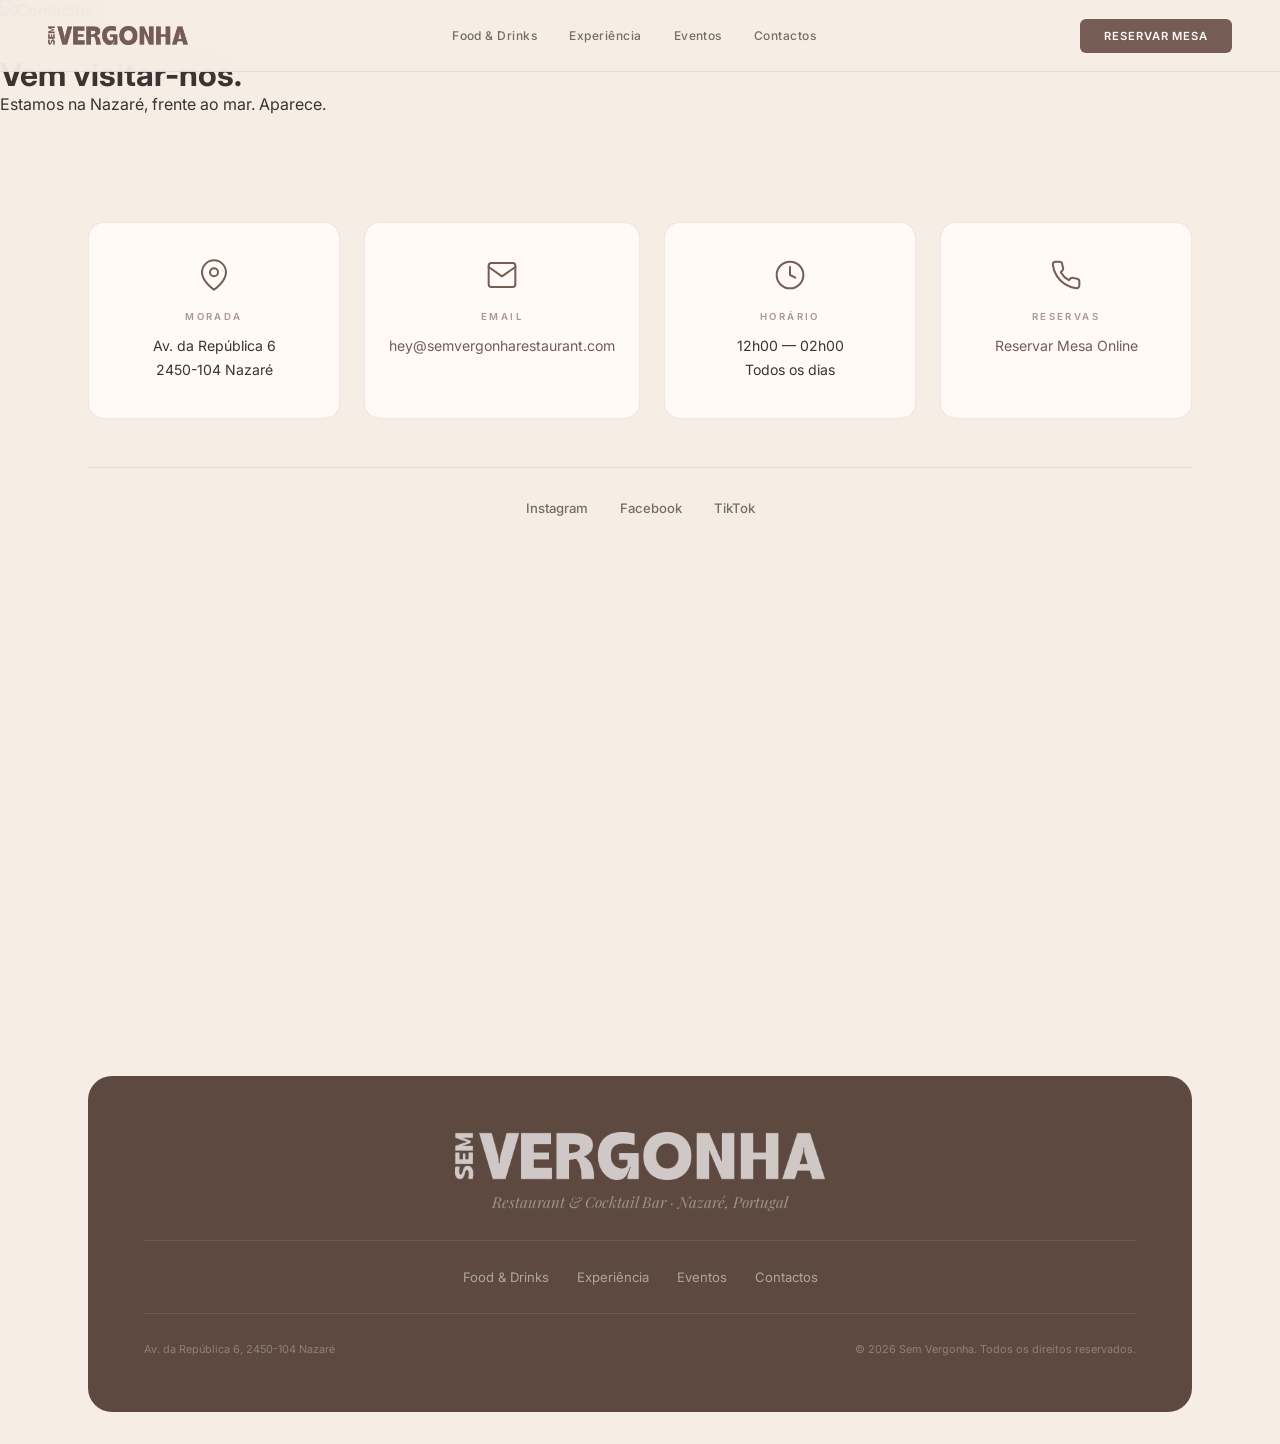
==== contactos/index.html @ 48633137 "all" ====
<!DOCTYPE html>
<html lang="pt">
<head>
  <meta charset="UTF-8">
  <meta name="viewport" content="width=device-width, initial-scale=1.0">
  <title>Contactos — Sem Vergonha | Nazaré</title>
  <meta name="description" content="Contactos do Sem Vergonha em Nazaré. Morada, horário, email e redes sociais.">
  <link rel="preconnect" href="https://fonts.googleapis.com">
  <link rel="preconnect" href="https://fonts.gstatic.com" crossorigin>
  <link href="https://fonts.googleapis.com/css2?family=Bebas+Neue&family=Inter:wght@300;400;500;600&family=Cormorant+Garamond:ital,wght@0,300;0,400;0,500;0,600;1,300;1,400;1,500&family=Playfair+Display:ital,wght@0,400;0,700;0,900;1,400;1,700&display=swap" rel="stylesheet">
  <link rel="stylesheet" href="../css/style.css">
  <script src="https://widget.letsumai.com/dist/embed.min.js" data-api-key="0bf29084-b7e0-4c90-8654-06c53f4949cb" data-widget-type="reservation"></script>
</head>
<body>

  <!-- NAV -->
  <nav class="nav" id="nav">
    <a href="/" class="nav__logo">
      <img src="../assets/semvergonha_logo.png" alt="Sem Vergonha" class="nav__logo-img">
    </a>
    <div class="nav__links">
      <a href="/food-drinks/">Food & Drinks</a>
      <a href="/experiencia/">Experiência</a>
      <a href="/eventos/">Eventos</a>
      <a href="/contactos/" class="nav__link--active">Contactos</a>
    </div>
    <a href="#" class="nav__cta umai-reserve" id="umai-reservation-button">Reservar Mesa</a>
    <button class="nav__burger" id="burger" aria-label="Menu">
      <span></span><span></span><span></span>
    </button>
  </nav>

  <!-- MOBILE MENU -->
  <div class="mob-menu" id="mobMenu">
    <div class="mob-menu__inner">
      <a href="/food-drinks/">Food & Drinks</a>
      <a href="/experiencia/">Experiência</a>
      <a href="/eventos/">Eventos</a>
      <a href="/contactos/">Contactos</a>
      <a href="#" class="mob-menu__cta umai-reserve">Reservar Mesa</a>
    </div>
  </div>

  <!-- PAGE HERO -->
  <header class="page-hero">
    <img src="https://images.unsplash.com/photo-1507525428034-b723cf961d3e?w=1600&q=80" alt="Contactos" class="page-hero__bg">
    <div class="page-hero__overlay"></div>
    <div class="page-hero__content">
      <span class="label label--light">Contactos</span>
      <h1>Vem visitar-nos.</h1>
      <p>Estamos na Nazaré, frente ao mar. Aparece.</p>
    </div>
  </header>

  <!-- CONTACTS -->
  <section class="section section--beige">
    <div class="wrap">
      <div class="contacts" data-r>
        <div class="contacts__grid">
          <div class="contacts__card">
            <div class="contacts__icon">
              <svg viewBox="0 0 24 24" fill="none" stroke="currentColor" stroke-width="1.5" stroke-linecap="round" stroke-linejoin="round"><path d="M21 10c0 7-9 13-9 13s-9-6-9-13a9 9 0 0 1 18 0z"/><circle cx="12" cy="10" r="3"/></svg>
            </div>
            <h3>Morada</h3>
            <p>Av. da República 6<br>2450-104 Nazaré</p>
          </div>
          <div class="contacts__card">
            <div class="contacts__icon">
              <svg viewBox="0 0 24 24" fill="none" stroke="currentColor" stroke-width="1.5" stroke-linecap="round" stroke-linejoin="round"><rect x="2" y="3" width="20" height="18" rx="2"/><polyline points="2,6 12,13 22,6"/></svg>
            </div>
            <h3>Email</h3>
            <p><a href="mailto:hey@semvergonharestaurant.com">hey@semvergonharestaurant.com</a></p>
          </div>
          <div class="contacts__card">
            <div class="contacts__icon">
              <svg viewBox="0 0 24 24" fill="none" stroke="currentColor" stroke-width="1.5" stroke-linecap="round" stroke-linejoin="round"><circle cx="12" cy="12" r="10"/><polyline points="12 6 12 12 16 14"/></svg>
            </div>
            <h3>Horário</h3>
            <p>12h00 — 02h00<br>Todos os dias</p>
          </div>
          <div class="contacts__card">
            <div class="contacts__icon">
              <svg viewBox="0 0 24 24" fill="none" stroke="currentColor" stroke-width="1.5" stroke-linecap="round" stroke-linejoin="round"><path d="M22 16.92v3a2 2 0 0 1-2.18 2 19.79 19.79 0 0 1-8.63-3.07 19.5 19.5 0 0 1-6-6 19.79 19.79 0 0 1-3.07-8.67A2 2 0 0 1 4.11 2h3a2 2 0 0 1 2 1.72c.127.96.361 1.903.7 2.81a2 2 0 0 1-.45 2.11L8.09 9.91a16 16 0 0 0 6 6l1.27-1.27a2 2 0 0 1 2.11-.45c.907.339 1.85.573 2.81.7A2 2 0 0 1 22 16.92z"/></svg>
            </div>
            <h3>Reservas</h3>
            <p><a href="#" class="umai-reserve">Reservar Mesa Online</a></p>
          </div>
        </div>

        <div class="contacts__social" data-r>
          <a href="https://instagram.com/semvergonharestaurant" target="_blank" rel="noopener">Instagram</a>
          <a href="https://facebook.com/semvergonharestaurant" target="_blank" rel="noopener">Facebook</a>
          <a href="https://tiktok.com/@semvergonharestaurant" target="_blank" rel="noopener">TikTok</a>
        </div>
      </div>

      <!-- Google Maps embed -->
      <div class="contacts__map" data-r>
        <iframe src="https://www.google.com/maps/embed?pb=!1m18!1m12!1m3!1d3072.5!2d-9.071!3d39.601!2m3!1f0!2f0!3f0!3m2!1i1024!2i768!4f13.1!3m3!1m2!1s0x0%3A0x0!2zMznCsDM2JzAzLjYiTiA5wrAwNCcxNS42Ilc!5e0!3m2!1spt-PT!2spt!4v1" width="100%" height="400" style="border:0; border-radius: 16px; margin-top: 48px;" allowfullscreen="" loading="lazy" referrerpolicy="no-referrer-when-downgrade"></iframe>
      </div>
    </div>
  </section>

  <!-- FOOTER -->
  <footer class="footer">
    <div class="wrap">
      <div class="footer__inner">
        <div class="footer__brand">
          <img src="../assets/semvergonha_logo.png" alt="Sem Vergonha" class="footer__logo-img">
          <p class="footer__tagline">Restaurant & Cocktail Bar · Nazaré, Portugal</p>
        </div>
        <div class="footer__nav">
          <a href="/food-drinks/">Food & Drinks</a>
          <a href="/experiencia/">Experiência</a>
          <a href="/eventos/">Eventos</a>
          <a href="/contactos/">Contactos</a>
        </div>
        <div class="footer__bottom">
          <span>Av. da República 6, 2450-104 Nazaré</span>
          <span>&copy; 2026 Sem Vergonha. Todos os direitos reservados.</span>
        </div>
      </div>
    </div>
  </footer>

  <script src="../js/main.js"></script>
  <script type="text/javascript">
  function init() {
    ["#umai-reservation-button", ".umai-reserve"].forEach(function(sel) {
      var links = document.querySelectorAll(sel);
      links.forEach(function(link) {
        link.addEventListener("click", function(e) {
          e.preventDefault();
          umaiWidget.config({ apiKey: "0bf29084-b7e0-4c90-8654-06c53f4949cb", widgetType: "reservation" });
          umaiWidget.openWidget();
          return false;
        });
      });
    });
  }
  document.addEventListener("DOMContentLoaded", init);
  </script>
</body>
</html>
---- css/style.css ----
/* ============================================
   SEM VERGONHA — v7 · Clean Coastal Luxury
   Inspired by Kailua.pt
   Brand: #755c55 (brown) + #f6ede4 (beige)
   ============================================ */

:root {
  --brown: #755c55;
  --brown-l: #8a6e66;
  --brown-d: #5e4940;
  --beige: #f6ede4;
  --beige-d: #ede0d3;
  --white: #fffaf6;
  --black: #2c2320;
  --text: #3d3330;
  --text2: #7a6b63;
  --text3: #a89890;
  --border: rgba(117, 92, 85, 0.12);

  --logo: 'Bebas Neue', Impact, sans-serif;
  --serif: 'Cormorant Garamond', Georgia, serif;
  --display: 'Playfair Display', Georgia, serif;
  --sans: 'Inter', -apple-system, sans-serif;

  --ease: cubic-bezier(0.16, 1, 0.3, 1);
  --ease-out: cubic-bezier(0.33, 1, 0.68, 1);
}

*, *::before, *::after { margin: 0; padding: 0; box-sizing: border-box; }
html { scroll-behavior: smooth; -webkit-font-smoothing: antialiased; }
body { font-family: var(--sans); background: var(--beige); color: var(--text); overflow-x: hidden; }
::selection { background: var(--brown); color: var(--beige); }
a { text-decoration: none; color: inherit; }
img { display: block; max-width: 100%; }

.wrap { max-width: 1200px; margin: 0 auto; padding: 0 clamp(20px, 5vw, 48px); }

/* ── SHARED ── */
.label {
  display: inline-block; font-size: 0.65rem; font-weight: 600;
  letter-spacing: 0.3em; text-transform: uppercase;
  color: var(--brown); margin-bottom: 16px;
}
.label--light { color: rgba(255,255,255,0.5); }

/* ── SECTIONS ── */
.section {
  padding: clamp(80px, 12vh, 140px) 0;
}
.section--beige { background: var(--beige); }
.section--white { background: var(--white); }
.section--dark { background: var(--brown-d); color: #fff; }

.section__header { max-width: 640px; margin-bottom: 56px; }
.section__header--center { text-align: center; margin-left: auto; margin-right: auto; }
.section__header h2 {
  font-family: var(--display); font-size: clamp(2.2rem, 4.5vw, 3.6rem);
  font-weight: 900; line-height: 1.1; color: var(--text);
  margin-bottom: 16px;
}
.section__header p {
  font-size: 0.92rem; color: var(--text2); line-height: 1.75;
}
.section__header--light h2 { color: #fff; }
.section__header--light p { color: rgba(255,255,255,0.6); }

/* ── LOGO (image-based) ── */
.nav__logo-img {
  height: 28px; width: auto; max-width: 140px; object-fit: contain;
}
.hero__logo-img {
  width: clamp(280px, 50vw, 600px); height: auto;
  filter: brightness(0) invert(1);
  opacity: 0; animation: fadeUp 1s 0.45s var(--ease) forwards;
}
.footer__logo-img {
  height: 48px; width: auto; opacity: 0.7;
  filter: brightness(0) invert(1);
}

/* ── NAV ── */
.nav {
  position: fixed; top: 0; left: 0; right: 0; z-index: 100;
  display: flex; align-items: center; justify-content: space-between;
  padding: 0 clamp(20px, 5vw, 48px); height: 72px;
  background: rgba(246, 237, 228, 0.92);
  backdrop-filter: blur(20px); -webkit-backdrop-filter: blur(20px);
  border-bottom: 1px solid var(--border);
  transition: box-shadow 0.4s;
}
.nav.scrolled { box-shadow: 0 2px 24px rgba(117, 92, 85, 0.08); }

.nav__logo { display: flex; align-items: center; }

.nav__links { display: flex; gap: 32px; }
.nav__links a {
  font-size: 0.75rem; font-weight: 500; color: var(--text2);
  letter-spacing: 0.04em; transition: color 0.3s;
  position: relative;
}
.nav__links a::after {
  content: ''; position: absolute; bottom: -4px; left: 0;
  width: 0; height: 1.5px; background: var(--brown);
  transition: width 0.3s var(--ease);
}
.nav__links a:hover { color: var(--text); }
.nav__links a:hover::after { width: 100%; }

.nav__cta {
  font-size: 0.7rem; font-weight: 600; letter-spacing: 0.08em;
  text-transform: uppercase; color: var(--white);
  background: var(--brown); padding: 10px 24px; border-radius: 6px;
  transition: all 0.3s var(--ease);
}
.nav__cta:hover { background: var(--brown-d); transform: translateY(-1px); }

.nav__burger {
  display: none; background: none; border: none; padding: 10px; cursor: pointer;
  flex-direction: column; gap: 5px; z-index: 101;
}
.nav__burger span {
  display: block; width: 22px; height: 1.5px; background: var(--text);
  transition: all 0.4s var(--ease); transform-origin: center;
}
.nav__burger.active span:nth-child(1) { transform: translateY(6.5px) rotate(45deg); }
.nav__burger.active span:nth-child(2) { opacity: 0; }
.nav__burger.active span:nth-child(3) { transform: translateY(-6.5px) rotate(-45deg); }

/* ── MOBILE MENU ── */
.mob-menu {
  position: fixed; inset: 0; z-index: 99;
  background: var(--beige);
  display: flex; align-items: center; justify-content: center;
  opacity: 0; visibility: hidden;
  transition: opacity 0.4s var(--ease), visibility 0.4s;
}
.mob-menu.open { opacity: 1; visibility: visible; }

.mob-menu__inner {
  display: flex; flex-direction: column; align-items: center; gap: 20px;
}
.mob-menu__inner a {
  font-family: var(--serif); font-size: 2rem; font-weight: 400;
  color: var(--text); transition: color 0.3s;
}
.mob-menu__inner a:hover { color: var(--brown); }
.mob-menu__cta {
  font-family: var(--sans) !important; font-size: 0.8rem !important;
  font-weight: 600 !important; letter-spacing: 0.08em;
  text-transform: uppercase; color: var(--white) !important;
  background: var(--brown); padding: 14px 32px; border-radius: 6px;
  margin-top: 16px;
}

/* ── HERO ── */
.hero {
  position: relative; height: 100vh; height: 100dvh; min-height: 600px;
  overflow: hidden; background: var(--black);
}
.hero__slider { position: absolute; inset: 0; }
.hero__slide {
  position: absolute; inset: 0;
  opacity: 0; transition: opacity 1.2s ease;
}
.hero__slide.active { opacity: 1; }
.hero__slide img {
  width: 100%; height: 100%; object-fit: cover;
  transform: scale(1.05);
  animation: heroZoom 8s ease-in-out infinite alternate;
}
@keyframes heroZoom {
  from { transform: scale(1); }
  to { transform: scale(1.08); }
}

.hero__overlay {
  position: absolute; inset: 0; z-index: 1;
  background: linear-gradient(to bottom,
    rgba(44, 35, 32, 0.3) 0%,
    rgba(44, 35, 32, 0.15) 40%,
    rgba(44, 35, 32, 0.5) 100%
  );
}

.hero__content {
  position: relative; z-index: 2;
  height: 100%; display: flex; flex-direction: column;
  align-items: center; justify-content: center;
  text-align: center; padding: 0 24px; color: #fff;
}
.hero__title { line-height: 1; margin-bottom: 20px; text-align: center; }
.hero__sub {
  font-family: var(--serif); font-size: clamp(1rem, 2.2vw, 1.4rem); font-weight: 500;
  letter-spacing: 0.3em; text-transform: uppercase;
  color: #fff; margin-bottom: 12px;
  text-shadow: 0 2px 12px rgba(0,0,0,0.6), 0 0 40px rgba(0,0,0,0.3);
  opacity: 0; animation: fadeUp 0.8s 0.6s var(--ease) forwards;
}
.hero__tagline {
  font-family: var(--display); font-size: clamp(1rem, 2vw, 1.2rem);
  font-style: italic; font-weight: 400;
  color: rgba(255,255,255,0.7); margin-bottom: 36px;
  opacity: 0; animation: fadeUp 0.8s 0.8s var(--ease) forwards;
}
.hero__actions {
  display: flex; gap: 16px; flex-wrap: wrap; justify-content: center;
  opacity: 0; animation: fadeUp 0.8s 1s var(--ease) forwards;
}
.hero__btn {
  font-size: 0.72rem; font-weight: 600; letter-spacing: 0.1em;
  text-transform: uppercase; padding: 14px 32px; border-radius: 6px;
  transition: all 0.4s var(--ease);
}
.hero__btn--fill {
  background: var(--brown); color: #fff;
  border: 2px solid var(--brown);
}
.hero__btn--fill:hover {
  background: var(--brown-d); border-color: var(--brown-d);
  transform: translateY(-2px);
}
.hero__btn--outline {
  background: transparent; color: #fff;
  border: 2px solid rgba(255,255,255,0.35);
}
.hero__btn--outline:hover {
  background: #fff; color: var(--text);
  border-color: #fff; transform: translateY(-2px);
}

.hero__dots {
  position: absolute; bottom: 32px; left: 50%;
  transform: translateX(-50%); z-index: 3;
  display: flex; gap: 10px;
}
.hero__dot {
  width: 8px; height: 8px; border-radius: 50%;
  background: rgba(255,255,255,0.3); border: none; cursor: pointer;
  transition: all 0.3s var(--ease);
}
.hero__dot.active { background: #fff; transform: scale(1.3); }

@keyframes fadeUp {
  from { opacity: 0; transform: translateY(24px); }
  to { opacity: 1; transform: translateY(0); }
}

/* ══════════════════════════════════════════
   FOOD & DRINKS
   ══════════════════════════════════════════ */

/* Food gallery */
.food-gallery { margin-bottom: 64px; overflow: hidden; }
.food-gallery__track {
  display: flex; gap: 16px;
  overflow-x: auto; scroll-snap-type: x mandatory;
  scrollbar-width: none; -webkit-overflow-scrolling: touch;
  padding-bottom: 8px;
}
.food-gallery__track::-webkit-scrollbar { display: none; }
.food-gallery__item {
  flex-shrink: 0; width: clamp(220px, 30vw, 340px);
  scroll-snap-align: start;
  border-radius: 12px; overflow: hidden;
}
.food-gallery__item img {
  width: 100%; height: 240px; object-fit: cover;
  transition: transform 0.6s var(--ease);
}
.food-gallery__item:hover img { transform: scale(1.06); }

/* Menu */
.menu {
  max-width: 900px; margin: 0 auto;
}
.menu__columns {
  display: grid; grid-template-columns: 1fr 1fr;
  gap: clamp(40px, 6vw, 80px);
}
.menu__category { margin-bottom: 32px; }
.menu__category h3 {
  font-family: var(--logo); font-size: 1.6rem; color: var(--brown);
  letter-spacing: 0.06em; margin-bottom: 20px;
  padding-bottom: 12px; border-bottom: 2px solid var(--brown);
}
.menu__category h4 {
  font-size: 0.58rem; font-weight: 600; letter-spacing: 0.35em;
  text-transform: uppercase; color: var(--text3);
  margin: 20px 0 12px;
}
.menu__item {
  padding: 12px 0;
  border-bottom: 1px solid var(--border);
  transition: padding-left 0.3s var(--ease);
}
.menu__item:hover { padding-left: 10px; }
.menu__item span {
  font-size: 0.88rem; color: var(--text);
  transition: color 0.3s;
}
.menu__item:hover span { color: var(--brown); }
.menu__item strong { font-weight: 600; }
.menu__note {
  font-size: 0.75rem; font-style: italic; color: var(--text3);
  margin-top: 28px; display: block; text-align: center;
}

/* ══════════════════════════════════════════
   EXPERIÊNCIA
   ══════════════════════════════════════════ */

/* Timeline */
.timeline {
  display: grid; grid-template-columns: repeat(4, 1fr); gap: 20px;
  margin-bottom: 80px;
}
.timeline__card {
  background: rgba(255,255,255,0.06);
  border: 1px solid rgba(255,255,255,0.08);
  border-radius: 12px; padding: 32px 24px;
  transition: background 0.4s, transform 0.3s var(--ease);
}
.timeline__card:hover {
  background: rgba(255,255,255,0.1);
  transform: translateY(-4px);
}
.timeline__time {
  display: block; font-size: 0.6rem; font-weight: 600;
  letter-spacing: 0.25em; text-transform: uppercase;
  color: var(--beige-d); margin-bottom: 16px;
}
.timeline__card h3 {
  font-family: var(--serif); font-size: 1.5rem; font-weight: 500;
  margin-bottom: 10px;
}
.timeline__card p {
  font-size: 0.8rem; color: rgba(255,255,255,0.6); line-height: 1.6;
}

/* Spaces */
.spaces__header { margin-top: 0; margin-bottom: 48px; }

.spaces__grid {
  display: grid; grid-template-columns: 1fr 1fr;
  gap: 16px;
}
.spaces__card {
  position: relative; border-radius: 12px; overflow: hidden;
  cursor: pointer;
}
.spaces__card--large { grid-row: span 2; }
.spaces__card img {
  width: 100%; height: 100%; min-height: 280px;
  object-fit: cover;
  transition: transform 0.8s var(--ease);
}
.spaces__card:hover img { transform: scale(1.06); }
.spaces__info {
  position: absolute; bottom: 0; left: 0; right: 0;
  padding: 24px;
  background: linear-gradient(to top, rgba(44,35,32,0.85) 0%, transparent 100%);
  color: #fff;
}
.spaces__info h3 {
  font-family: var(--serif); font-size: 1.3rem; font-weight: 500;
  margin-bottom: 4px;
}
.spaces__info p {
  font-size: 0.78rem; color: rgba(255,255,255,0.7);
}

/* ══════════════════════════════════════════
   EVENTOS
   ══════════════════════════════════════════ */

/* Event type cards */
.events {
  display: grid; grid-template-columns: repeat(3, 1fr); gap: 24px;
  margin-bottom: 64px;
}
.events__card {
  background: var(--beige); border-radius: 16px;
  padding: 40px 32px; text-align: center;
  border: 1px solid var(--border);
  transition: transform 0.3s var(--ease), box-shadow 0.3s;
}
.events__card:hover {
  transform: translateY(-4px);
  box-shadow: 0 8px 32px rgba(117, 92, 85, 0.1);
}
.events__icon {
  width: 48px; height: 48px; margin: 0 auto 24px;
  color: var(--brown);
}
.events__icon svg { width: 100%; height: 100%; }
.events__card h3 {
  font-family: var(--display); font-size: 1.4rem; font-weight: 700;
  color: var(--text); margin-bottom: 12px;
}
.events__card p {
  font-size: 0.85rem; color: var(--text2); line-height: 1.65;
}

/* Group menus */
.group-menus {
  margin-bottom: 64px;
}
.group-menus h3 {
  font-family: var(--display); font-size: 1.6rem; font-weight: 700;
  color: var(--text); margin-bottom: 32px; text-align: center;
}
.group-menus__grid {
  display: grid; grid-template-columns: repeat(3, 1fr); gap: 20px;
}
.group-menus__card {
  background: var(--beige); border-radius: 16px;
  padding: 36px 28px; text-align: center;
  border: 1.5px solid var(--border);
  transition: transform 0.3s var(--ease), box-shadow 0.3s;
}
.group-menus__card:hover {
  transform: translateY(-4px);
  box-shadow: 0 8px 32px rgba(117, 92, 85, 0.1);
}
.group-menus__card--featured {
  border-color: var(--brown);
  background: rgba(117, 92, 85, 0.04);
}
.group-menus__price {
  display: block; font-family: var(--display);
  font-size: 2.2rem; font-weight: 900; color: var(--brown);
  margin-bottom: 8px;
}
.group-menus__price small {
  font-size: 0.85rem; font-weight: 400; color: var(--text3);
}
.group-menus__card h4 {
  font-family: var(--display); font-size: 1.15rem; font-weight: 700;
  color: var(--text); margin-bottom: 12px;
}
.group-menus__card p {
  font-size: 0.82rem; color: var(--text2); line-height: 1.6;
}

/* Group form */
.group-form {
  background: var(--beige); border-radius: 20px;
  padding: clamp(32px, 5vw, 56px);
  border: 1px solid var(--border);
}
.group-form h3 {
  font-family: var(--display); font-size: 1.5rem; font-weight: 700;
  color: var(--text); margin-bottom: 32px;
  padding-bottom: 16px; border-bottom: 2px solid var(--brown);
  text-align: center;
}

/* Form shared */
.form__row { display: grid; grid-template-columns: 1fr 1fr; gap: 20px; margin-bottom: 20px; }
.form__field { display: flex; flex-direction: column; gap: 8px; margin-bottom: 20px; }
.form__row .form__field { margin-bottom: 0; }
.form__field label {
  font-size: 0.72rem; font-weight: 600; letter-spacing: 0.05em;
  color: var(--text); text-transform: uppercase;
}
.form__field input,
.form__field select,
.form__field textarea {
  font-family: var(--sans); font-size: 0.88rem;
  padding: 14px 16px; border: 1.5px solid var(--border);
  border-radius: 10px; background: var(--white);
  color: var(--text); transition: border-color 0.3s;
  outline: none; width: 100%;
}
.form__field input:focus,
.form__field select:focus,
.form__field textarea:focus { border-color: var(--brown); }
.form__field textarea { resize: vertical; min-height: 80px; }
.form__checks { display: flex; flex-wrap: wrap; gap: 12px; }
.form__check {
  display: flex; align-items: center; gap: 8px; cursor: pointer;
  font-size: 0.82rem; color: var(--text2);
  background: var(--white); padding: 10px 16px; border-radius: 8px;
  border: 1.5px solid var(--border); transition: all 0.3s;
}
.form__check:has(input:checked) {
  border-color: var(--brown); background: rgba(117,92,85,0.06);
  color: var(--text);
}
.form__check input { accent-color: var(--brown); }

/* Buttons */
.btn {
  font-size: 0.72rem; font-weight: 600; letter-spacing: 0.1em;
  text-transform: uppercase; padding: 14px 32px; border-radius: 6px;
  transition: all 0.4s var(--ease); display: inline-block;
  border: none; cursor: pointer;
}
.btn--fill {
  background: var(--brown); color: var(--white);
  border: 2px solid var(--brown);
}
.btn--fill:hover {
  background: var(--brown-d); border-color: var(--brown-d);
  transform: translateY(-2px);
  box-shadow: 0 6px 24px rgba(117, 92, 85, 0.25);
}
.btn--arrow { display: inline-flex; align-items: center; gap: 8px; }
.btn__arrow {
  display: inline-flex; align-items: center; justify-content: center;
  width: 24px; height: 24px; border-radius: 50%;
  background: rgba(255,255,255,0.2); font-size: 0.75rem;
  transition: transform 0.3s var(--ease);
}
.btn--arrow:hover .btn__arrow { transform: translate(2px, -2px); }
.btn--full { width: 100%; justify-content: center; }

/* ══════════════════════════════════════════
   CONTACTOS
   ══════════════════════════════════════════ */
.contacts__grid {
  display: grid; grid-template-columns: repeat(4, 1fr);
  gap: 24px; margin-bottom: 48px;
}
.contacts__card {
  background: var(--white); border-radius: 16px;
  padding: 36px 24px; text-align: center;
  border: 1px solid var(--border);
  transition: transform 0.3s var(--ease), box-shadow 0.3s;
}
.contacts__card:hover {
  transform: translateY(-4px);
  box-shadow: 0 8px 32px rgba(117, 92, 85, 0.1);
}
.contacts__icon {
  width: 32px; height: 32px; margin: 0 auto 20px;
  color: var(--brown);
}
.contacts__icon svg { width: 100%; height: 100%; }
.contacts__card h3 {
  font-size: 0.6rem; font-weight: 600; letter-spacing: 0.25em;
  text-transform: uppercase; color: var(--text3); margin-bottom: 12px;
}
.contacts__card p {
  font-size: 0.88rem; color: var(--text); line-height: 1.7;
}
.contacts__card a {
  color: var(--brown); transition: color 0.3s;
}
.contacts__card a:hover { color: var(--brown-d); }

.contacts__social {
  display: flex; justify-content: center; gap: 32px;
  padding-top: 32px; border-top: 1px solid var(--border);
}
.contacts__social a {
  font-size: 0.82rem; font-weight: 500; color: var(--text2);
  position: relative; transition: color 0.3s;
}
.contacts__social a::after {
  content: ''; position: absolute; bottom: -4px; left: 0;
  width: 0; height: 1.5px; background: var(--brown);
  transition: width 0.3s var(--ease);
}
.contacts__social a:hover { color: var(--brown); }
.contacts__social a:hover::after { width: 100%; }

/* ══════════════════════════════════════════
   FOOTER
   ══════════════════════════════════════════ */
.footer {
  padding: 0 0 32px;
  background: var(--beige);
}
.footer__inner {
  background: var(--brown-d); border-radius: 24px;
  padding: clamp(40px, 5vw, 56px); color: rgba(255,255,255,0.6);
}
.footer__brand {
  text-align: center; margin-bottom: 28px;
  padding-bottom: 28px; border-bottom: 1px solid rgba(255,255,255,0.1);
}
.footer__logo-img { margin: 0 auto 12px; }
.footer__tagline {
  font-family: var(--display); font-size: 0.95rem; font-style: italic;
  color: rgba(255,255,255,0.4);
}
.footer__nav {
  display: flex; flex-wrap: wrap; gap: 28px;
  justify-content: center; margin-bottom: 28px;
  padding-bottom: 28px;
  border-bottom: 1px solid rgba(255,255,255,0.1);
}
.footer__nav a {
  font-size: 0.82rem; color: rgba(255,255,255,0.5);
  transition: color 0.3s;
}
.footer__nav a:hover { color: #fff; }
.footer__bottom {
  display: flex; justify-content: space-between; align-items: center;
  font-size: 0.68rem; color: rgba(255,255,255,0.3);
}

/* ── SCROLL REVEAL ── */
[data-r] {
  opacity: 0; transform: translateY(24px);
  transition: opacity 0.8s var(--ease), transform 0.8s var(--ease);
}
[data-r].visible { opacity: 1; transform: translateY(0); }

/* ══════════════════════════════════════════
   RESPONSIVE
   ══════════════════════════════════════════ */
@media (max-width: 1024px) {
  .menu__columns { grid-template-columns: 1fr; gap: 40px; }
  .spaces__grid { grid-template-columns: 1fr 1fr; }
  .spaces__card--large { grid-row: span 1; }
  .timeline { grid-template-columns: 1fr 1fr; gap: 16px; }
  .events { grid-template-columns: 1fr 1fr; }
  .events__card:last-child { grid-column: 1 / -1; max-width: 400px; margin: 0 auto; }
  .group-menus__grid { grid-template-columns: 1fr 1fr; }
  .group-menus__card:last-child { grid-column: 1 / -1; max-width: 400px; margin: 0 auto; }
  .contacts__grid { grid-template-columns: 1fr 1fr; }
}

@media (max-width: 768px) {
  .nav__links, .nav__cta { display: none; }
  .nav__burger { display: flex; }

  .hero__actions { flex-direction: column; align-items: center; }
  .hero__btn { width: 220px; text-align: center; }

  .food-gallery__item { width: clamp(200px, 65vw, 280px); }
  .food-gallery__item img { height: 180px; }

  .timeline { grid-template-columns: 1fr; gap: 12px; }

  .spaces__grid { grid-template-columns: 1fr; }
  .spaces__card img { min-height: 220px; }

  .events { grid-template-columns: 1fr; }
  .events__card:last-child { max-width: none; }

  .group-menus__grid { grid-template-columns: 1fr; }
  .group-menus__card:last-child { max-width: none; }

  .contacts__grid { grid-template-columns: 1fr; }
  .contacts__social { gap: 20px; }

  .footer__inner { border-radius: 16px; padding: 32px; }
  .footer__bottom { flex-direction: column; gap: 8px; text-align: center; }
  .footer__nav { gap: 16px; }

  .form__row { grid-template-columns: 1fr; }
  .form__checks { flex-direction: column; }
}

@media (max-width: 480px) {
  .hero__logo-img { width: clamp(200px, 70vw, 300px); }
}

@media (hover: none) {
  .spaces__card:hover img { transform: none; }
  .food-gallery__item:hover img { transform: none; }
  .menu__item:hover { padding-left: 0; }
  .timeline__card:hover { transform: none; background: rgba(255,255,255,0.06); }
  .events__card:hover { transform: none; box-shadow: none; }
  .group-menus__card:hover { transform: none; box-shadow: none; }
  .contacts__card:hover { transform: none; box-shadow: none; }
}
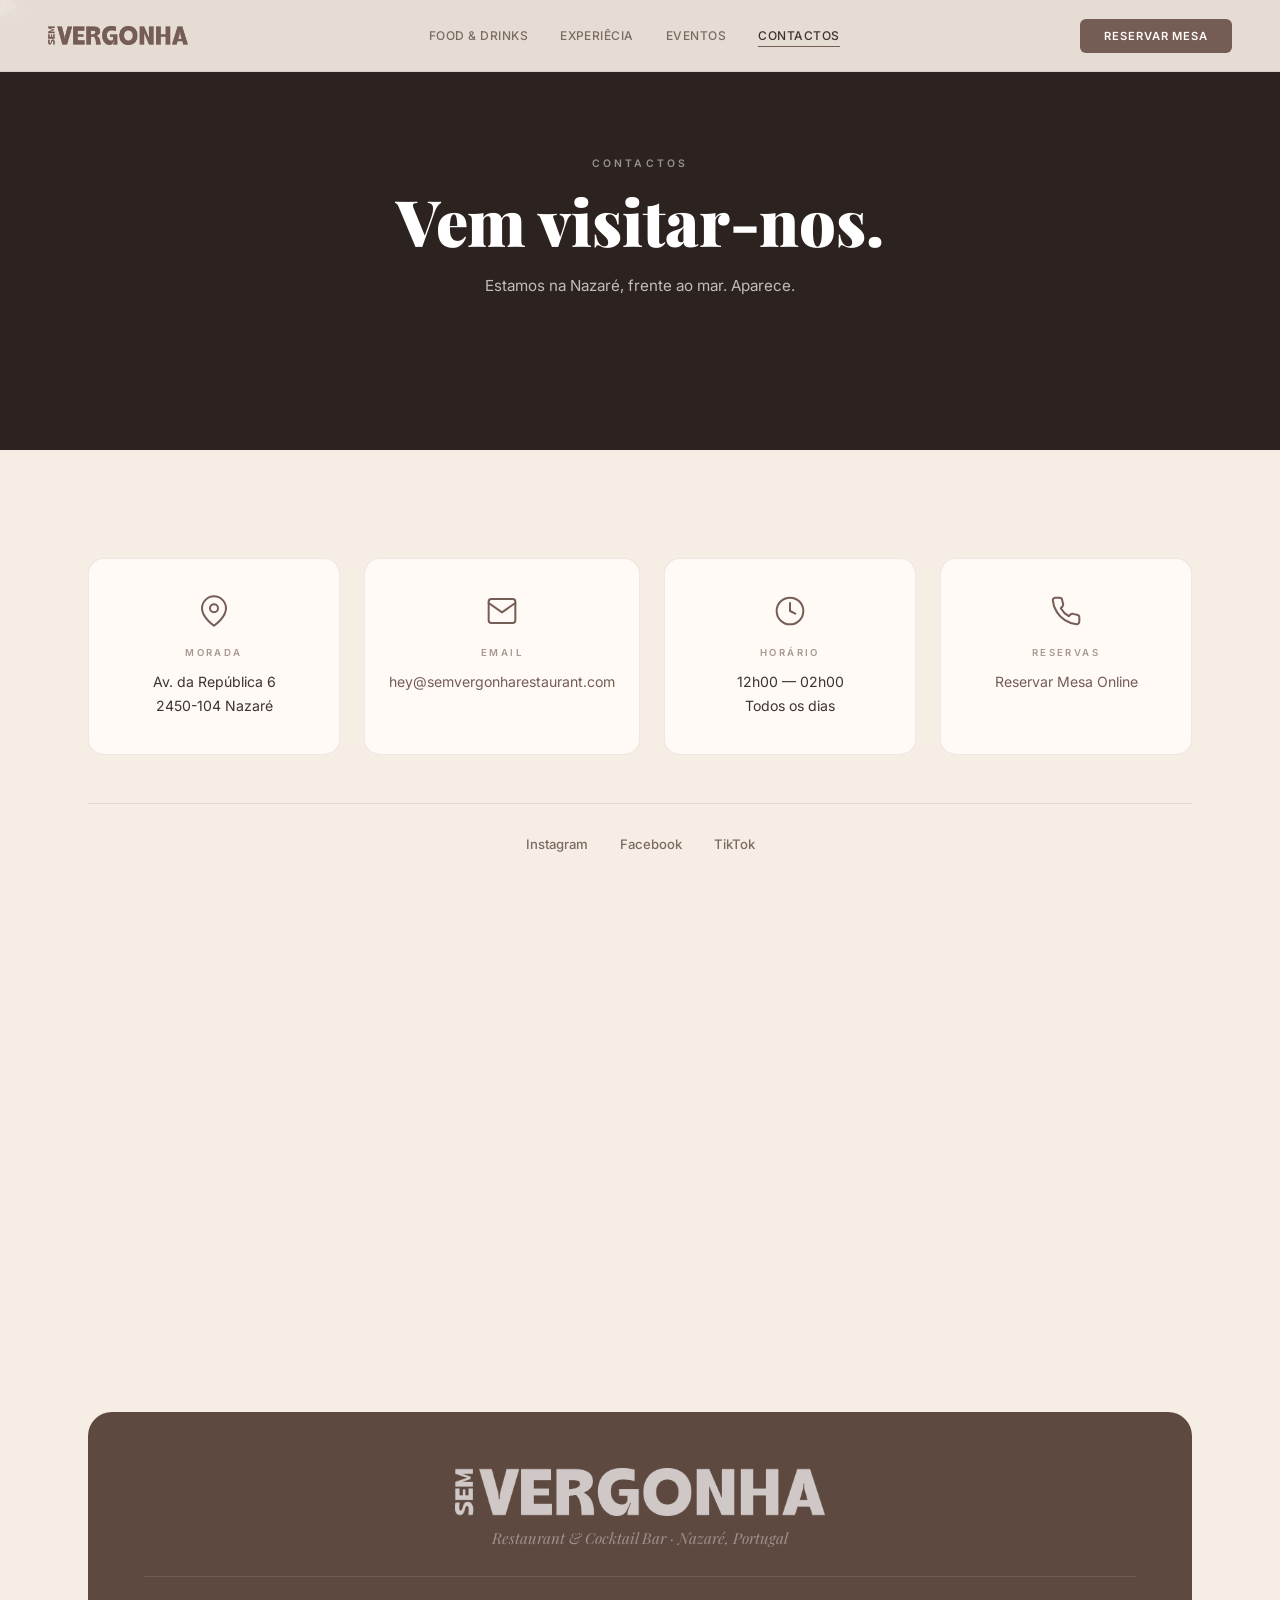
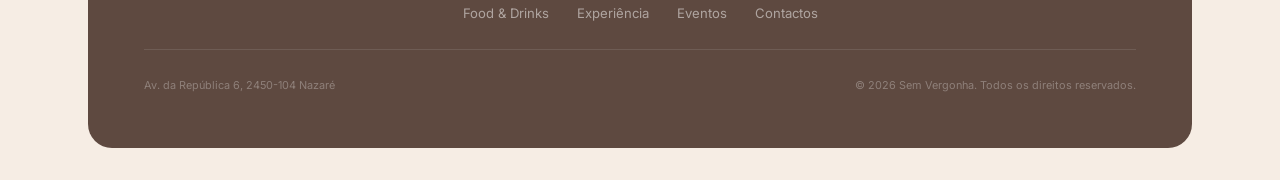
==== commit c96c7076: "all" ====
--- a/contactos/index.html
+++ b/contactos/index.html
@@ -19,10 +19,10 @@
       <img src="../assets/semvergonha_logo.png" alt="Sem Vergonha" class="nav__logo-img">
     </a>
     <div class="nav__links">
-      <a href="/food-drinks/">Food & Drinks</a>
-      <a href="/experiencia/">Experiência</a>
-      <a href="/eventos/">Eventos</a>
-      <a href="/contactos/" class="nav__link--active">Contactos</a>
+      <a href="/food-drinks/">FOOD & DRINKS</a>
+      <a href="/experiencia/">EXPERIÊCIA</a>
+      <a href="/eventos/">EVENTOS</a>
+      <a href="/contactos/" class="nav__link--active">CONTACTOS</a>
     </div>
     <a href="#" class="nav__cta umai-reserve" id="umai-reservation-button">Reservar Mesa</a>
     <button class="nav__burger" id="burger" aria-label="Menu">
--- a/css/style.css
+++ b/css/style.css
@@ -105,6 +105,8 @@
 }
 .nav__links a:hover { color: var(--text); }
 .nav__links a:hover::after { width: 100%; }
+.nav__link--active { color: var(--text) !important; }
+.nav__link--active::after { width: 100% !important; }
 
 .nav__cta {
   font-size: 0.7rem; font-weight: 600; letter-spacing: 0.08em;
@@ -243,6 +245,62 @@
 @keyframes fadeUp {
   from { opacity: 0; transform: translateY(24px); }
   to { opacity: 1; transform: translateY(0); }
+}
+
+/* ── PAGE HERO (subpages) ── */
+.page-hero {
+  position: relative; height: 50vh; min-height: 360px;
+  overflow: hidden; background: var(--black);
+  display: flex; align-items: center; justify-content: center;
+}
+.page-hero__bg {
+  position: absolute; inset: 0; width: 100%; height: 100%;
+  object-fit: cover;
+  animation: heroZoom 8s ease-in-out infinite alternate;
+}
+.page-hero__overlay {
+  position: absolute; inset: 0;
+  background: linear-gradient(to bottom,
+    rgba(44, 35, 32, 0.4) 0%,
+    rgba(44, 35, 32, 0.6) 100%
+  );
+}
+.page-hero__content {
+  position: relative; z-index: 2;
+  text-align: center; padding: 0 24px; color: #fff;
+  max-width: 700px;
+}
+.page-hero__content h1 {
+  font-family: var(--display); font-size: clamp(2.4rem, 5vw, 4rem);
+  font-weight: 900; line-height: 1.1; color: #fff;
+  margin-bottom: 16px;
+}
+.page-hero__content p {
+  font-size: 0.95rem; color: rgba(255,255,255,0.7); line-height: 1.7;
+}
+
+/* ── HOME GRID (landing page) ── */
+.home-grid {
+  display: grid; grid-template-columns: 1fr 1fr; gap: 20px;
+}
+.home-card {
+  position: relative; border-radius: 16px; overflow: hidden;
+  display: block; min-height: 320px;
+}
+.home-card img {
+  width: 100%; height: 100%; object-fit: cover;
+  transition: transform 0.8s var(--ease);
+}
+.home-card:hover img { transform: scale(1.06); }
+.home-card__overlay {
+  position: absolute; inset: 0;
+  background: linear-gradient(to top, rgba(44,35,32,0.8) 0%, rgba(44,35,32,0.1) 60%);
+  display: flex; flex-direction: column; justify-content: flex-end;
+  padding: 32px; color: #fff;
+}
+.home-card__overlay .label { color: rgba(255,255,255,0.5); margin-bottom: 8px; }
+.home-card__overlay h3 {
+  font-family: var(--display); font-size: 1.4rem; font-weight: 700;
 }
 
 /* ══════════════════════════════════════════
@@ -621,11 +679,14 @@
   .group-menus__grid { grid-template-columns: 1fr 1fr; }
   .group-menus__card:last-child { grid-column: 1 / -1; max-width: 400px; margin: 0 auto; }
   .contacts__grid { grid-template-columns: 1fr 1fr; }
+  .home-grid { grid-template-columns: 1fr 1fr; }
 }
 
 @media (max-width: 768px) {
   .nav__links, .nav__cta { display: none; }
   .nav__burger { display: flex; }
+  .home-grid { grid-template-columns: 1fr; }
+  .home-card { min-height: 240px; }
 
   .hero__actions { flex-direction: column; align-items: center; }
   .hero__btn { width: 220px; text-align: center; }
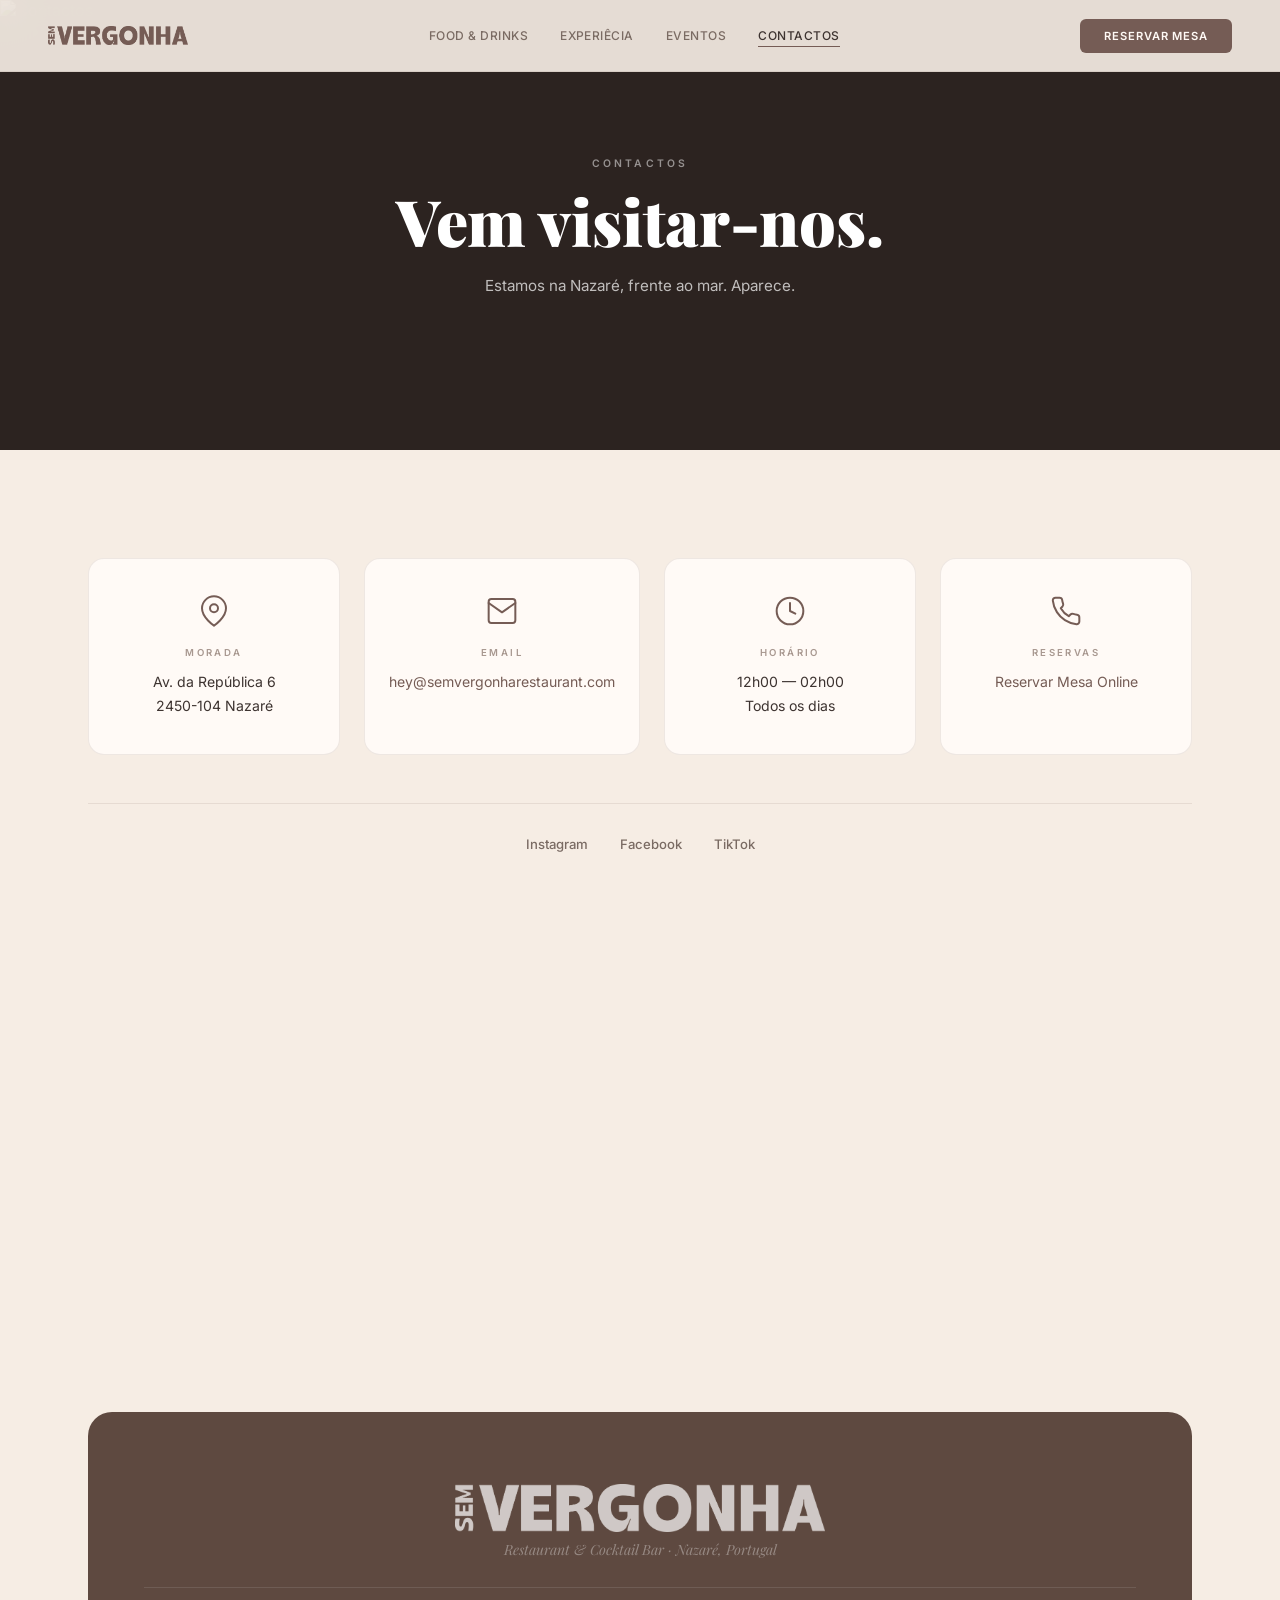
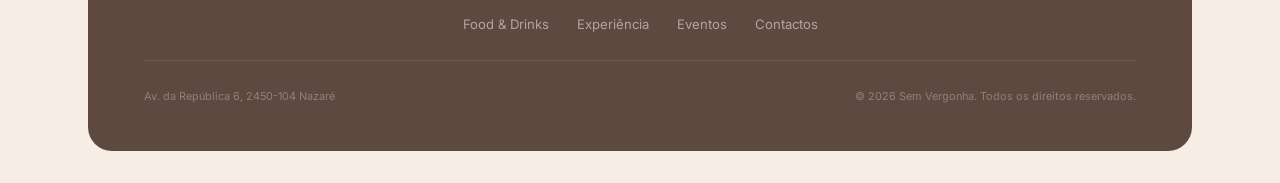
==== commit e71c41e3: "all" ====
--- a/contactos/index.html
+++ b/contactos/index.html
@@ -33,10 +33,10 @@
   <!-- MOBILE MENU -->
   <div class="mob-menu" id="mobMenu">
     <div class="mob-menu__inner">
-      <a href="/food-drinks/">Food & Drinks</a>
-      <a href="/experiencia/">Experiência</a>
-      <a href="/eventos/">Eventos</a>
-      <a href="/contactos/">Contactos</a>
+      <a href="/food-drinks/">FOOD & DRINKS</a>
+      <a href="/experiencia/">EXPERIÊCIA</a>
+      <a href="/eventos/">EVENTOS</a>
+      <a href="/contactos/">CONTACTOS</a>
       <a href="#" class="mob-menu__cta umai-reserve">Reservar Mesa</a>
     </div>
   </div>
--- a/css/style.css
+++ b/css/style.css
@@ -35,6 +35,47 @@
 
 .wrap { max-width: 1200px; margin: 0 auto; padding: 0 clamp(20px, 5vw, 48px); }
 
+/* ── FLOATING RESERVE BUTTON ── */
+.floating-reserve {
+  position: fixed; bottom: 28px; right: 28px; z-index: 90;
+  font-size: 0.72rem; font-weight: 600; letter-spacing: 0.1em;
+  text-transform: uppercase; color: var(--white);
+  background: rgba(117, 92, 85, 0.7);
+  backdrop-filter: blur(12px); -webkit-backdrop-filter: blur(12px);
+  padding: 14px 28px; border-radius: 40px;
+  box-shadow: 0 4px 24px rgba(94, 73, 64, 0.3);
+  transition: all 0.4s var(--ease);
+  cursor: pointer;
+}
+.floating-reserve:hover {
+  background: rgba(117, 92, 85, 0.92);
+  transform: translateY(-3px);
+  box-shadow: 0 8px 32px rgba(94, 73, 64, 0.4);
+}
+
+/* ── WAVE DIVIDER ── */
+.wave-divider {
+  width: 100%; overflow: hidden; line-height: 0;
+  padding: 12px 0;
+}
+.wave-divider--beige { background: var(--beige); }
+.wave-divider--white { background: var(--white); }
+.wave-divider svg { width: 100%; height: 40px; }
+
+/* ── SPINNING ICONS ── */
+.spin-icon {
+  width: 40px; height: 40px; color: var(--brown);
+  margin-bottom: 20px;
+  animation: spinSlow 12s linear infinite;
+}
+.spin-icon--small { width: 32px; height: 32px; margin-bottom: 12px; }
+.spin-icon--light { color: rgba(255,255,255,0.5); }
+.spin-icon svg { width: 100%; height: 100%; }
+@keyframes spinSlow {
+  from { transform: rotate(0deg); }
+  to { transform: rotate(360deg); }
+}
+
 /* ── SHARED ── */
 .label {
   display: inline-block; font-size: 0.65rem; font-weight: 600;
@@ -301,6 +342,96 @@
 .home-card__overlay .label { color: rgba(255,255,255,0.5); margin-bottom: 8px; }
 .home-card__overlay h3 {
   font-family: var(--display); font-size: 1.4rem; font-weight: 700;
+}
+
+/* ══════════════════════════════════════════
+   HOMEPAGE — INTRO
+   ══════════════════════════════════════════ */
+.intro {
+  display: grid; grid-template-columns: 1fr 1fr; gap: clamp(40px, 6vw, 80px);
+  align-items: center;
+}
+.intro__text h2 {
+  font-family: var(--display); font-size: clamp(2.2rem, 4.5vw, 3.6rem);
+  font-weight: 900; line-height: 1.1; color: var(--text);
+  margin-bottom: 24px;
+}
+.intro__text p {
+  font-size: 0.92rem; color: var(--text2); line-height: 1.8;
+  margin-bottom: 16px;
+}
+.intro__text em { font-style: italic; color: var(--brown); }
+.intro__img { position: relative; }
+.intro__img img {
+  width: 100%; border-radius: 16px;
+  aspect-ratio: 4 / 5; object-fit: cover;
+}
+.intro__img-badges {
+  position: absolute; bottom: -16px; left: 50%;
+  transform: translateX(-50%);
+  display: flex; gap: 8px;
+}
+.intro__img-badges span {
+  font-size: 0.65rem; font-weight: 600; letter-spacing: 0.08em;
+  text-transform: uppercase; color: var(--white);
+  background: var(--brown); padding: 8px 16px; border-radius: 20px;
+  white-space: nowrap;
+}
+
+/* ── GALLERY STRIP ── */
+.gallery {
+  background: var(--beige); padding: 0;
+  overflow: hidden;
+}
+.gallery__track {
+  display: flex; gap: 12px;
+  overflow-x: auto; scroll-snap-type: x mandatory;
+  scrollbar-width: none; -webkit-overflow-scrolling: touch;
+  padding: 0 clamp(20px, 5vw, 48px);
+}
+.gallery__track::-webkit-scrollbar { display: none; }
+.gallery__item {
+  flex-shrink: 0; width: clamp(200px, 25vw, 300px);
+  scroll-snap-align: start;
+  border-radius: 12px; overflow: hidden;
+}
+.gallery__item img {
+  width: 100%; height: 220px; object-fit: cover;
+  transition: transform 0.6s var(--ease);
+}
+.gallery__item:hover img { transform: scale(1.06); }
+
+/* ── QUOTE SECTION ── */
+.quote-section {
+  background: var(--white);
+  padding: clamp(60px, 10vh, 120px) 0;
+  text-align: center;
+}
+.quote-section blockquote {
+  font-family: var(--display); font-size: clamp(1.6rem, 3.5vw, 2.8rem);
+  font-weight: 700; line-height: 1.3; color: var(--text);
+  max-width: 700px; margin: 0 auto;
+}
+.quote-section blockquote em {
+  color: var(--brown); font-style: italic;
+}
+
+/* ── INFO BAR ── */
+.info-bar {
+  display: grid; grid-template-columns: repeat(4, 1fr); gap: 24px;
+  text-align: center;
+}
+.info-bar__item {
+  display: flex; flex-direction: column; align-items: center; gap: 4px;
+}
+.info-bar__item .spin-icon { margin: 0 auto 8px; }
+.info-bar__item span {
+  font-size: 0.6rem; font-weight: 600; letter-spacing: 0.25em;
+  text-transform: uppercase; color: var(--text3);
+}
+.info-bar__item strong {
+  font-family: var(--display); font-size: 1.3rem; font-weight: 700;
+  color: var(--text);
 }
 
 /* ══════════════════════════════════════════
@@ -627,33 +758,62 @@
    FOOTER
    ══════════════════════════════════════════ */
 .footer {
-  padding: 0 0 32px;
+  padding: 0 clamp(16px, 3vw, 32px) clamp(16px, 3vw, 32px);
   background: var(--beige);
 }
 .footer__inner {
   background: var(--brown-d); border-radius: 24px;
-  padding: clamp(40px, 5vw, 56px); color: rgba(255,255,255,0.6);
+  padding: clamp(48px, 6vw, 72px) clamp(32px, 5vw, 56px) clamp(32px, 4vw, 48px);
+  color: rgba(255,255,255,0.6);
+}
+.footer__top {
+  display: flex; justify-content: space-between; align-items: center;
+  margin-bottom: 40px; padding-bottom: 32px;
+  border-bottom: 1px solid rgba(255,255,255,0.1);
 }
 .footer__brand {
   text-align: center; margin-bottom: 28px;
   padding-bottom: 28px; border-bottom: 1px solid rgba(255,255,255,0.1);
 }
-.footer__logo-img { margin: 0 auto 12px; }
+.footer__top .footer__brand {
+  text-align: left; margin-bottom: 0; padding-bottom: 0; border-bottom: none;
+}
+.footer__logo-img { margin: 0 auto 8px; }
+.footer__top .footer__logo-img { margin: 0 0 8px; }
 .footer__tagline {
-  font-family: var(--display); font-size: 0.95rem; font-style: italic;
-  color: rgba(255,255,255,0.4);
+  font-family: var(--display); font-size: 0.88rem; font-style: italic;
+  color: rgba(255,255,255,0.35);
 }
 .footer__nav {
   display: flex; flex-wrap: wrap; gap: 28px;
   justify-content: center; margin-bottom: 28px;
-  padding-bottom: 28px;
-  border-bottom: 1px solid rgba(255,255,255,0.1);
+  padding-bottom: 28px; border-bottom: 1px solid rgba(255,255,255,0.1);
+}
+.footer__top ~ .footer__nav {
+  margin-bottom: 0; padding-bottom: 0; border-bottom: none;
 }
 .footer__nav a {
   font-size: 0.82rem; color: rgba(255,255,255,0.5);
   transition: color 0.3s;
 }
 .footer__nav a:hover { color: #fff; }
+.footer__grid {
+  display: grid; grid-template-columns: repeat(3, 1fr); gap: 32px;
+  margin-bottom: 40px; padding-bottom: 32px;
+  border-bottom: 1px solid rgba(255,255,255,0.1);
+}
+.footer__col strong {
+  display: block; font-size: 0.6rem; font-weight: 600;
+  letter-spacing: 0.25em; text-transform: uppercase;
+  color: rgba(255,255,255,0.4); margin-bottom: 12px;
+}
+.footer__col span,
+.footer__col a {
+  display: block; font-size: 0.85rem; color: rgba(255,255,255,0.6);
+  line-height: 1.7; transition: color 0.3s;
+}
+.footer__col a:hover { color: #fff; }
+.footer__social { display: flex; gap: 16px; }
 .footer__bottom {
   display: flex; justify-content: space-between; align-items: center;
   font-size: 0.68rem; color: rgba(255,255,255,0.3);
@@ -670,6 +830,9 @@
    RESPONSIVE
    ══════════════════════════════════════════ */
 @media (max-width: 1024px) {
+  .intro { grid-template-columns: 1fr; gap: 40px; }
+  .intro__img { max-width: 480px; margin: 0 auto; }
+  .info-bar { grid-template-columns: 1fr 1fr; gap: 32px; }
   .menu__columns { grid-template-columns: 1fr; gap: 40px; }
   .spaces__grid { grid-template-columns: 1fr 1fr; }
   .spaces__card--large { grid-row: span 1; }
@@ -680,6 +843,10 @@
   .group-menus__card:last-child { grid-column: 1 / -1; max-width: 400px; margin: 0 auto; }
   .contacts__grid { grid-template-columns: 1fr 1fr; }
   .home-grid { grid-template-columns: 1fr 1fr; }
+  .footer__top { flex-direction: column; gap: 20px; text-align: center; }
+  .footer__brand { text-align: center; }
+  .footer__logo-img { margin: 0 auto 8px; }
+  .footer__nav { justify-content: center; }
 }
 
 @media (max-width: 768px) {
@@ -708,9 +875,14 @@
   .contacts__grid { grid-template-columns: 1fr; }
   .contacts__social { gap: 20px; }
 
-  .footer__inner { border-radius: 16px; padding: 32px; }
+  .info-bar { grid-template-columns: 1fr 1fr; gap: 24px; }
+  .gallery__item { width: clamp(180px, 55vw, 250px); }
+  .gallery__item img { height: 180px; }
+  .footer__inner { padding: 32px 20px 24px; }
+  .footer__grid { grid-template-columns: 1fr; gap: 24px; }
   .footer__bottom { flex-direction: column; gap: 8px; text-align: center; }
   .footer__nav { gap: 16px; }
+  .floating-reserve { bottom: 20px; right: 20px; padding: 12px 22px; font-size: 0.68rem; }
 
   .form__row { grid-template-columns: 1fr; }
   .form__checks { flex-direction: column; }
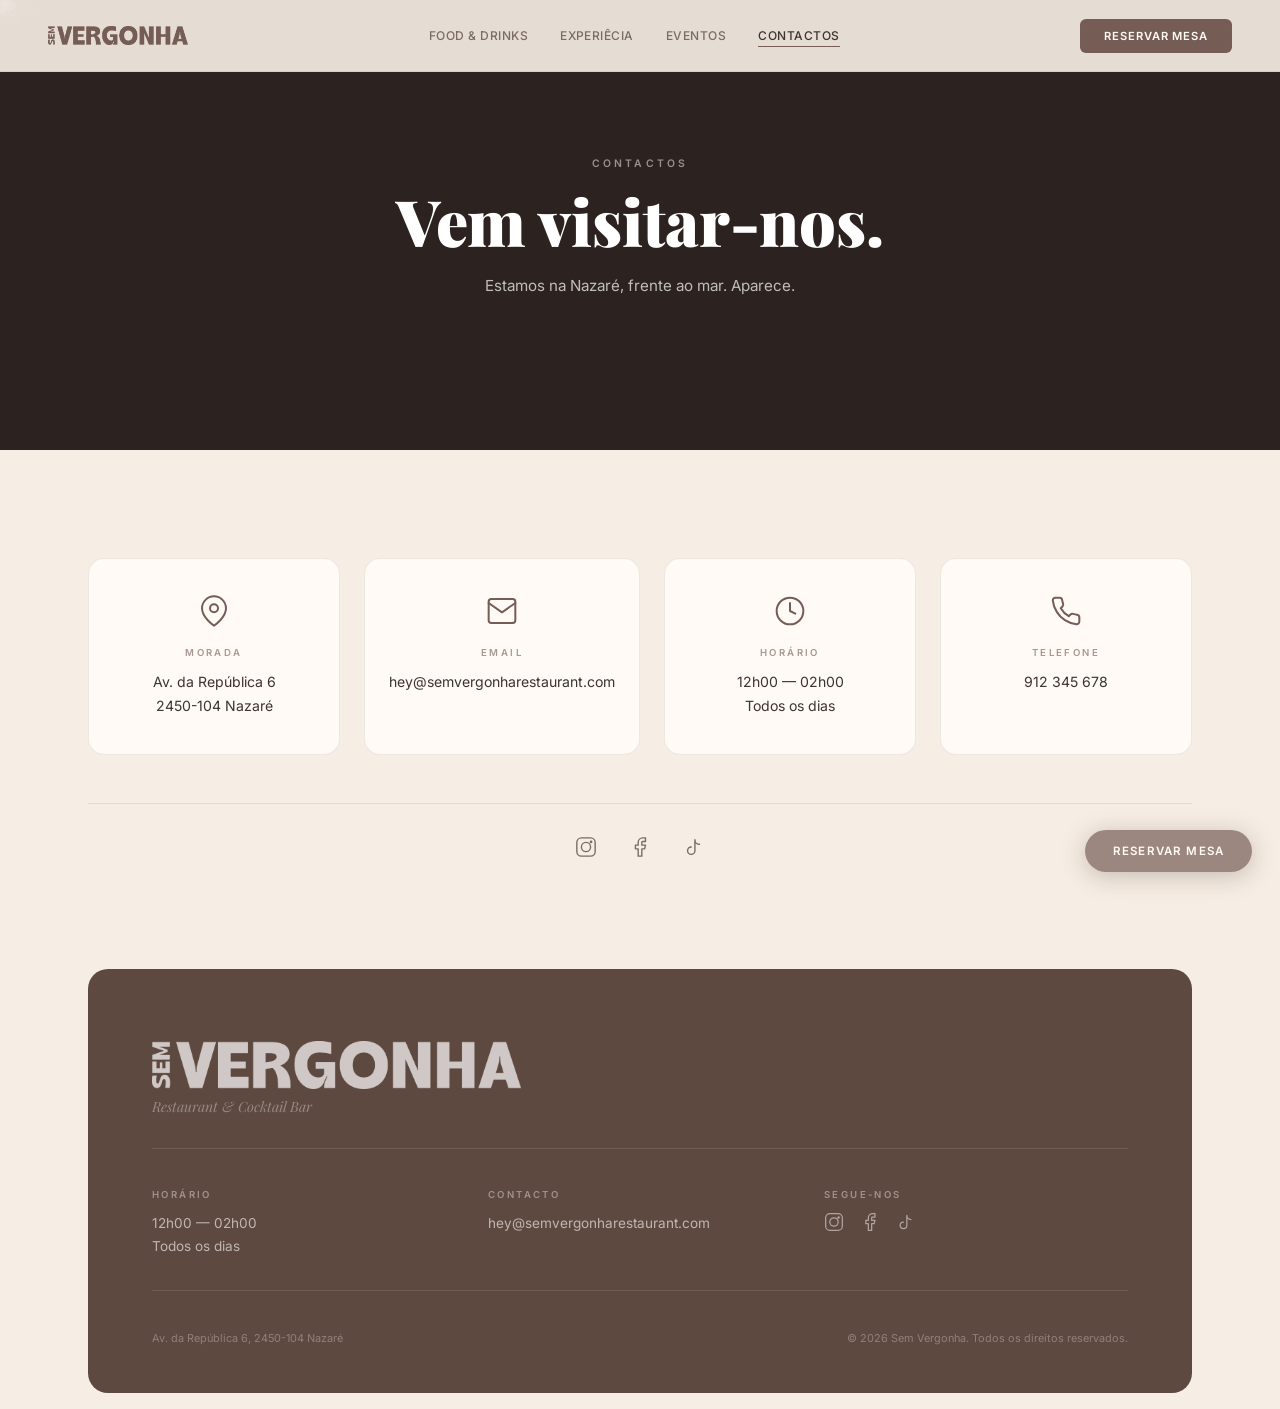
==== commit 2800b0d9: "all" ====
--- a/contactos/index.html
+++ b/contactos/index.html
@@ -12,6 +12,9 @@
   <script src="https://widget.letsumai.com/dist/embed.min.js" data-api-key="0bf29084-b7e0-4c90-8654-06c53f4949cb" data-widget-type="reservation"></script>
 </head>
 <body>
+
+  <!-- FLOATING RESERVE BUTTON -->
+  <a href="#" class="floating-reserve umai-reserve">Reservar Mesa</a>
 
   <!-- NAV -->
   <nav class="nav" id="nav">
@@ -57,20 +60,20 @@
     <div class="wrap">
       <div class="contacts" data-r>
         <div class="contacts__grid">
-          <div class="contacts__card">
+          <a href="https://maps.app.goo.gl/B9NCv4JooyDPM6Pa9" target="_blank" rel="noopener" class="contacts__card contacts__card--link">
             <div class="contacts__icon">
               <svg viewBox="0 0 24 24" fill="none" stroke="currentColor" stroke-width="1.5" stroke-linecap="round" stroke-linejoin="round"><path d="M21 10c0 7-9 13-9 13s-9-6-9-13a9 9 0 0 1 18 0z"/><circle cx="12" cy="10" r="3"/></svg>
             </div>
             <h3>Morada</h3>
             <p>Av. da República 6<br>2450-104 Nazaré</p>
-          </div>
-          <div class="contacts__card">
+          </a>
+          <a href="mailto:hey@semvergonharestaurant.com" class="contacts__card contacts__card--link">
             <div class="contacts__icon">
               <svg viewBox="0 0 24 24" fill="none" stroke="currentColor" stroke-width="1.5" stroke-linecap="round" stroke-linejoin="round"><rect x="2" y="3" width="20" height="18" rx="2"/><polyline points="2,6 12,13 22,6"/></svg>
             </div>
             <h3>Email</h3>
-            <p><a href="mailto:hey@semvergonharestaurant.com">hey@semvergonharestaurant.com</a></p>
-          </div>
+            <p>hey@semvergonharestaurant.com</p>
+          </a>
           <div class="contacts__card">
             <div class="contacts__icon">
               <svg viewBox="0 0 24 24" fill="none" stroke="currentColor" stroke-width="1.5" stroke-linecap="round" stroke-linejoin="round"><circle cx="12" cy="12" r="10"/><polyline points="12 6 12 12 16 14"/></svg>
@@ -78,25 +81,20 @@
             <h3>Horário</h3>
             <p>12h00 — 02h00<br>Todos os dias</p>
           </div>
-          <div class="contacts__card">
+          <a href="tel:+351912345678" class="contacts__card contacts__card--link">
             <div class="contacts__icon">
               <svg viewBox="0 0 24 24" fill="none" stroke="currentColor" stroke-width="1.5" stroke-linecap="round" stroke-linejoin="round"><path d="M22 16.92v3a2 2 0 0 1-2.18 2 19.79 19.79 0 0 1-8.63-3.07 19.5 19.5 0 0 1-6-6 19.79 19.79 0 0 1-3.07-8.67A2 2 0 0 1 4.11 2h3a2 2 0 0 1 2 1.72c.127.96.361 1.903.7 2.81a2 2 0 0 1-.45 2.11L8.09 9.91a16 16 0 0 0 6 6l1.27-1.27a2 2 0 0 1 2.11-.45c.907.339 1.85.573 2.81.7A2 2 0 0 1 22 16.92z"/></svg>
             </div>
-            <h3>Reservas</h3>
-            <p><a href="#" class="umai-reserve">Reservar Mesa Online</a></p>
-          </div>
+            <h3>Telefone</h3>
+            <p>912 345 678</p>
+          </a>
         </div>
 
         <div class="contacts__social" data-r>
-          <a href="https://instagram.com/semvergonharestaurant" target="_blank" rel="noopener">Instagram</a>
-          <a href="https://facebook.com/semvergonharestaurant" target="_blank" rel="noopener">Facebook</a>
-          <a href="https://tiktok.com/@semvergonharestaurant" target="_blank" rel="noopener">TikTok</a>
+          <a href="https://instagram.com/semvergonharestaurant" target="_blank" rel="noopener" aria-label="Instagram"><svg width="22" height="22" viewBox="0 0 24 24" fill="none" stroke="currentColor" stroke-width="1.5" stroke-linecap="round" stroke-linejoin="round"><rect x="2" y="2" width="20" height="20" rx="5"/><circle cx="12" cy="12" r="5"/><circle cx="17.5" cy="6.5" r="1.5" fill="currentColor" stroke="none"/></svg></a>
+          <a href="https://facebook.com/semvergonharestaurant" target="_blank" rel="noopener" aria-label="Facebook"><svg width="22" height="22" viewBox="0 0 24 24" fill="none" stroke="currentColor" stroke-width="1.5" stroke-linecap="round" stroke-linejoin="round"><path d="M18 2h-3a5 5 0 0 0-5 5v3H7v4h3v8h4v-8h3l1-4h-4V7a1 1 0 0 1 1-1h3z"/></svg></a>
+          <a href="https://tiktok.com/@semvergonharestaurant" target="_blank" rel="noopener" aria-label="TikTok"><svg width="22" height="22" viewBox="0 0 24 24" fill="none" stroke="currentColor" stroke-width="1.5" stroke-linecap="round" stroke-linejoin="round"><path d="M9 12a4 4 0 1 0 4 4V4a5 5 0 0 0 5 5"/></svg></a>
         </div>
-      </div>
-
-      <!-- Google Maps embed -->
-      <div class="contacts__map" data-r>
-        <iframe src="https://www.google.com/maps/embed?pb=!1m18!1m12!1m3!1d3072.5!2d-9.071!3d39.601!2m3!1f0!2f0!3f0!3m2!1i1024!2i768!4f13.1!3m3!1m2!1s0x0%3A0x0!2zMznCsDM2JzAzLjYiTiA5wrAwNCcxNS42Ilc!5e0!3m2!1spt-PT!2spt!4v1" width="100%" height="400" style="border:0; border-radius: 16px; margin-top: 48px;" allowfullscreen="" loading="lazy" referrerpolicy="no-referrer-when-downgrade"></iframe>
       </div>
     </div>
   </section>
@@ -105,15 +103,30 @@
   <footer class="footer">
     <div class="wrap">
       <div class="footer__inner">
-        <div class="footer__brand">
-          <img src="../assets/semvergonha_logo.png" alt="Sem Vergonha" class="footer__logo-img">
-          <p class="footer__tagline">Restaurant & Cocktail Bar · Nazaré, Portugal</p>
+        <div class="footer__top">
+          <div class="footer__brand">
+            <img src="../assets/semvergonha_logo.png" alt="Sem Vergonha" class="footer__logo-img">
+            <p class="footer__tagline">Restaurant & Cocktail Bar</p>
+          </div>
         </div>
-        <div class="footer__nav">
-          <a href="/food-drinks/">Food & Drinks</a>
-          <a href="/experiencia/">Experiência</a>
-          <a href="/eventos/">Eventos</a>
-          <a href="/contactos/">Contactos</a>
+        <div class="footer__grid">
+          <div class="footer__col">
+            <strong>Horário</strong>
+            <span>12h00 — 02h00</span>
+            <span>Todos os dias</span>
+          </div>
+          <div class="footer__col">
+            <strong>Contacto</strong>
+            <a href="mailto:hey@semvergonharestaurant.com">hey@semvergonharestaurant.com</a>
+          </div>
+          <div class="footer__col">
+            <strong>Segue-nos</strong>
+            <div class="footer__social">
+              <a href="https://instagram.com/semvergonharestaurant" target="_blank" rel="noopener" aria-label="Instagram"><svg width="20" height="20" viewBox="0 0 24 24" fill="none" stroke="currentColor" stroke-width="1.5" stroke-linecap="round" stroke-linejoin="round"><rect x="2" y="2" width="20" height="20" rx="5"/><circle cx="12" cy="12" r="5"/><circle cx="17.5" cy="6.5" r="1.5" fill="currentColor" stroke="none"/></svg></a>
+              <a href="https://facebook.com/semvergonharestaurant" target="_blank" rel="noopener" aria-label="Facebook"><svg width="20" height="20" viewBox="0 0 24 24" fill="none" stroke="currentColor" stroke-width="1.5" stroke-linecap="round" stroke-linejoin="round"><path d="M18 2h-3a5 5 0 0 0-5 5v3H7v4h3v8h4v-8h3l1-4h-4V7a1 1 0 0 1 1-1h3z"/></svg></a>
+              <a href="https://tiktok.com/@semvergonharestaurant" target="_blank" rel="noopener" aria-label="TikTok"><svg width="20" height="20" viewBox="0 0 24 24" fill="none" stroke="currentColor" stroke-width="1.5" stroke-linecap="round" stroke-linejoin="round"><path d="M9 12a4 4 0 1 0 4 4V4a5 5 0 0 0 5 5"/></svg></a>
+            </div>
+          </div>
         </div>
         <div class="footer__bottom">
           <span>Av. da República 6, 2450-104 Nazaré</span>
--- a/css/style.css
+++ b/css/style.css
@@ -60,7 +60,14 @@
 }
 .wave-divider--beige { background: var(--beige); }
 .wave-divider--white { background: var(--white); }
-.wave-divider svg { width: 100%; height: 40px; }
+.wave-divider svg {
+  width: 200%; height: 40px;
+  animation: waveFlow 6s linear infinite;
+}
+@keyframes waveFlow {
+  from { transform: translateX(0); }
+  to { transform: translateX(-50%); }
+}
 
 /* ── SPINNING ICONS ── */
 .spin-icon {
@@ -418,8 +425,8 @@
 
 /* ── INFO BAR ── */
 .info-bar {
-  display: grid; grid-template-columns: repeat(4, 1fr); gap: 24px;
-  text-align: center;
+  display: grid; grid-template-columns: repeat(2, 1fr); gap: 24px;
+  text-align: center; max-width: 500px; margin: 0 auto;
 }
 .info-bar__item {
   display: flex; flex-direction: column; align-items: center; gap: 4px;
@@ -721,6 +728,8 @@
   transform: translateY(-4px);
   box-shadow: 0 8px 32px rgba(117, 92, 85, 0.1);
 }
+a.contacts__card--link { cursor: pointer; }
+a.contacts__card--link:hover .contacts__icon { color: var(--brown-d); }
 .contacts__icon {
   width: 32px; height: 32px; margin: 0 auto 20px;
   color: var(--brown);
@@ -758,12 +767,12 @@
    FOOTER
    ══════════════════════════════════════════ */
 .footer {
-  padding: 0 clamp(16px, 3vw, 32px) clamp(16px, 3vw, 32px);
+  padding: 0 clamp(8px, 1.5vw, 16px) clamp(8px, 1.5vw, 16px);
   background: var(--beige);
 }
 .footer__inner {
-  background: var(--brown-d); border-radius: 24px;
-  padding: clamp(48px, 6vw, 72px) clamp(32px, 5vw, 56px) clamp(32px, 4vw, 48px);
+  background: var(--brown-d); border-radius: 20px;
+  padding: clamp(48px, 6vw, 72px) clamp(32px, 5vw, 64px) clamp(32px, 4vw, 48px);
   color: rgba(255,255,255,0.6);
 }
 .footer__top {
@@ -813,7 +822,13 @@
   line-height: 1.7; transition: color 0.3s;
 }
 .footer__col a:hover { color: #fff; }
-.footer__social { display: flex; gap: 16px; }
+.footer__social { display: flex; gap: 16px; align-items: center; }
+.footer__social a {
+  display: flex; align-items: center; color: rgba(255,255,255,0.5);
+  transition: color 0.3s;
+}
+.footer__social a:hover { color: #fff; }
+.footer__social svg { display: block; }
 .footer__bottom {
   display: flex; justify-content: space-between; align-items: center;
   font-size: 0.68rem; color: rgba(255,255,255,0.3);
@@ -878,7 +893,8 @@
   .info-bar { grid-template-columns: 1fr 1fr; gap: 24px; }
   .gallery__item { width: clamp(180px, 55vw, 250px); }
   .gallery__item img { height: 180px; }
-  .footer__inner { padding: 32px 20px 24px; }
+  .footer { padding: 0 6px 6px; }
+  .footer__inner { padding: 32px 20px 24px; border-radius: 16px; }
   .footer__grid { grid-template-columns: 1fr; gap: 24px; }
   .footer__bottom { flex-direction: column; gap: 8px; text-align: center; }
   .footer__nav { gap: 16px; }
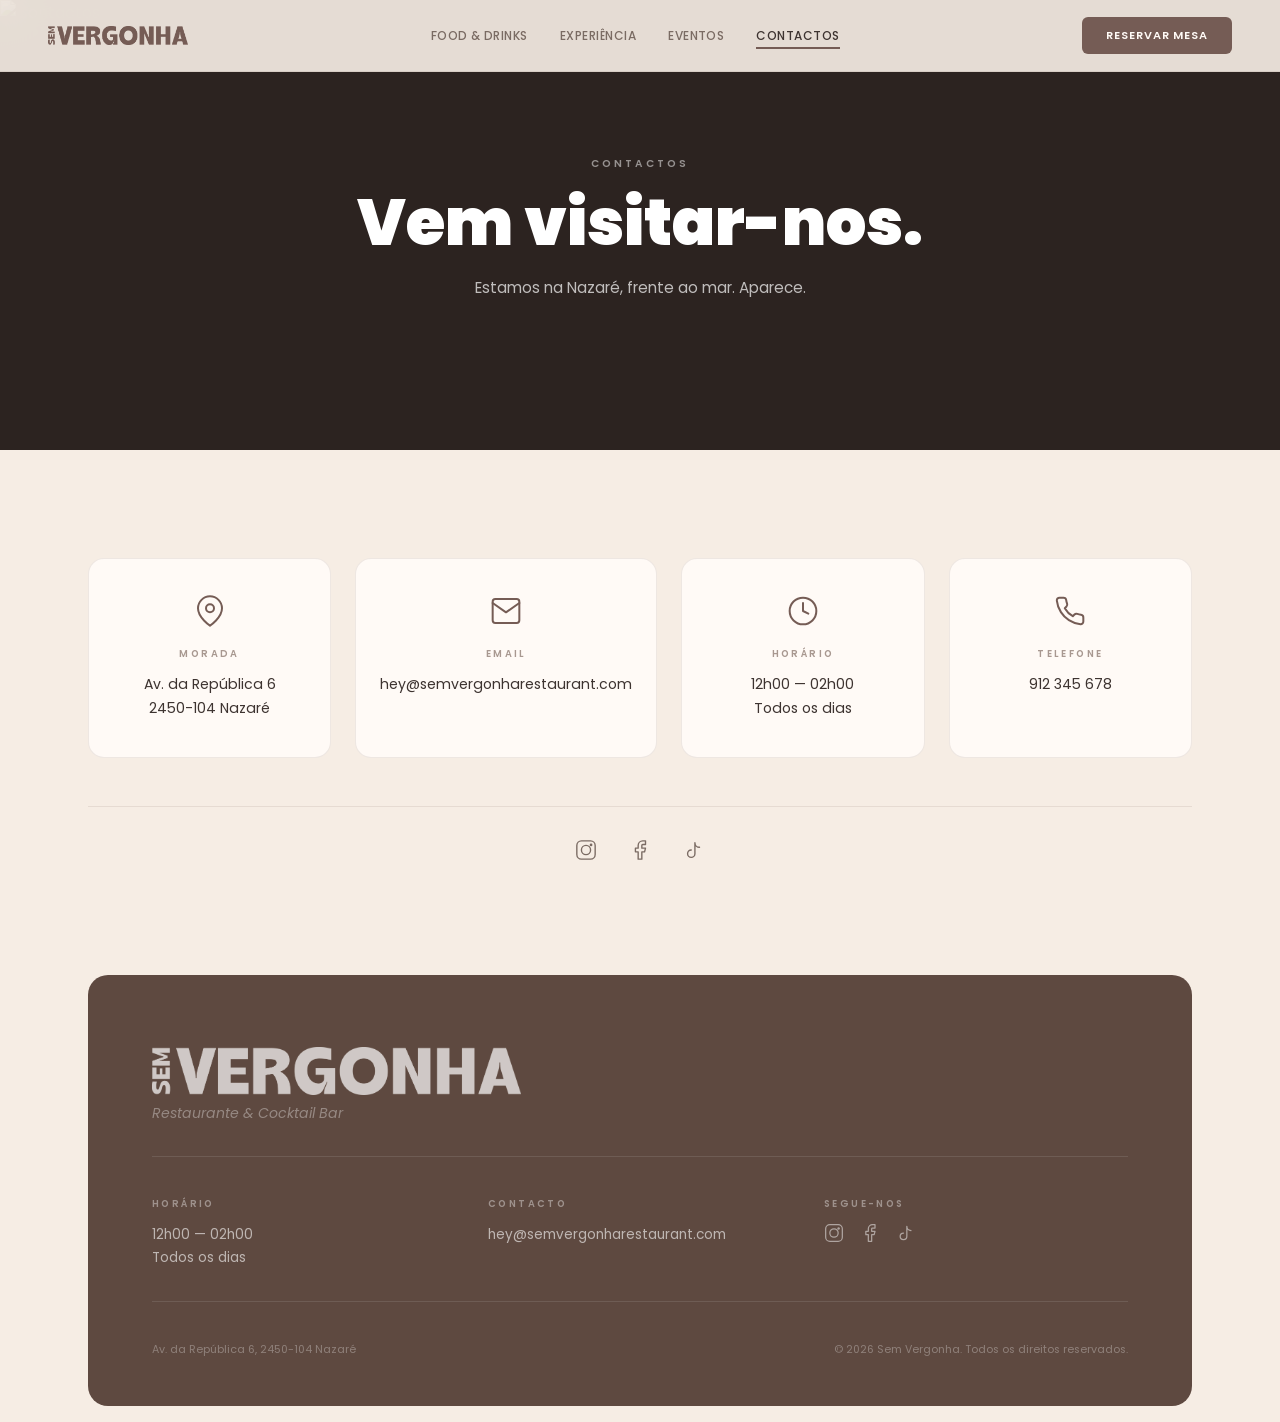
==== commit 1a078cbb: "all" ====
--- a/contactos/index.html
+++ b/contactos/index.html
@@ -7,7 +7,7 @@
   <meta name="description" content="Contactos do Sem Vergonha em Nazaré. Morada, horário, email e redes sociais.">
   <link rel="preconnect" href="https://fonts.googleapis.com">
   <link rel="preconnect" href="https://fonts.gstatic.com" crossorigin>
-  <link href="https://fonts.googleapis.com/css2?family=Bebas+Neue&family=Inter:wght@300;400;500;600&family=Cormorant+Garamond:ital,wght@0,300;0,400;0,500;0,600;1,300;1,400;1,500&family=Playfair+Display:ital,wght@0,400;0,700;0,900;1,400;1,700&display=swap" rel="stylesheet">
+  <link href="https://fonts.googleapis.com/css2?family=Bebas+Neue&family=Poppins:ital,wght@0,300;0,400;0,500;0,600;0,700;0,800;1,400&display=swap" rel="stylesheet">
   <link rel="stylesheet" href="../css/style.css">
   <script src="https://widget.letsumai.com/dist/embed.min.js" data-api-key="0bf29084-b7e0-4c90-8654-06c53f4949cb" data-widget-type="reservation"></script>
 </head>
@@ -23,7 +23,7 @@
     </a>
     <div class="nav__links">
       <a href="/food-drinks/">FOOD & DRINKS</a>
-      <a href="/experiencia/">EXPERIÊCIA</a>
+      <a href="/experiencia/">EXPERIÊNCIA</a>
       <a href="/eventos/">EVENTOS</a>
       <a href="/contactos/" class="nav__link--active">CONTACTOS</a>
     </div>
@@ -37,7 +37,7 @@
   <div class="mob-menu" id="mobMenu">
     <div class="mob-menu__inner">
       <a href="/food-drinks/">FOOD & DRINKS</a>
-      <a href="/experiencia/">EXPERIÊCIA</a>
+      <a href="/experiencia/">EXPERIÊNCIA</a>
       <a href="/eventos/">EVENTOS</a>
       <a href="/contactos/">CONTACTOS</a>
       <a href="#" class="mob-menu__cta umai-reserve">Reservar Mesa</a>
@@ -106,7 +106,7 @@
         <div class="footer__top">
           <div class="footer__brand">
             <img src="../assets/semvergonha_logo.png" alt="Sem Vergonha" class="footer__logo-img">
-            <p class="footer__tagline">Restaurant & Cocktail Bar</p>
+            <p class="footer__tagline">Restaurante & Cocktail Bar</p>
           </div>
         </div>
         <div class="footer__grid">
--- a/css/style.css
+++ b/css/style.css
@@ -18,9 +18,9 @@
   --border: rgba(117, 92, 85, 0.12);
 
   --logo: 'Bebas Neue', Impact, sans-serif;
-  --serif: 'Cormorant Garamond', Georgia, serif;
-  --display: 'Playfair Display', Georgia, serif;
-  --sans: 'Inter', -apple-system, sans-serif;
+  --serif: 'Poppins', -apple-system, sans-serif;
+  --display: 'Poppins', -apple-system, sans-serif;
+  --sans: 'Poppins', -apple-system, sans-serif;
 
   --ease: cubic-bezier(0.16, 1, 0.3, 1);
   --ease-out: cubic-bezier(0.33, 1, 0.68, 1);
@@ -44,8 +44,12 @@
   backdrop-filter: blur(12px); -webkit-backdrop-filter: blur(12px);
   padding: 14px 28px; border-radius: 40px;
   box-shadow: 0 4px 24px rgba(94, 73, 64, 0.3);
-  transition: all 0.4s var(--ease);
+  transition: all 0.5s var(--ease);
   cursor: pointer;
+  opacity: 0; transform: translateY(20px); pointer-events: none;
+}
+.floating-reserve--visible {
+  opacity: 1; transform: translateY(0); pointer-events: auto;
 }
 .floating-reserve:hover {
   background: rgba(117, 92, 85, 0.92);
@@ -62,7 +66,7 @@
 .wave-divider--white { background: var(--white); }
 .wave-divider svg {
   width: 200%; height: 40px;
-  animation: waveFlow 6s linear infinite;
+  animation: waveFlow 15s linear infinite;
 }
 @keyframes waveFlow {
   from { transform: translateX(0); }
@@ -115,6 +119,7 @@
 /* ── LOGO (image-based) ── */
 .nav__logo-img {
   height: 28px; width: auto; max-width: 140px; object-fit: contain;
+  transition: filter 0.5s var(--ease);
 }
 .hero__logo-img {
   width: clamp(280px, 50vw, 600px); height: auto;
@@ -134,9 +139,16 @@
   background: rgba(246, 237, 228, 0.92);
   backdrop-filter: blur(20px); -webkit-backdrop-filter: blur(20px);
   border-bottom: 1px solid var(--border);
-  transition: box-shadow 0.4s;
+  transition: box-shadow 0.4s, background 0.5s var(--ease);
 }
 .nav.scrolled { box-shadow: 0 2px 24px rgba(117, 92, 85, 0.08); }
+.nav--faded { background: rgba(94, 73, 64, 0.65); backdrop-filter: blur(24px); -webkit-backdrop-filter: blur(24px); border-bottom-color: rgba(255,255,255,0.08); }
+.nav--faded .nav__logo-img { filter: brightness(0) invert(1); transition: filter 0.5s; }
+.nav--faded .nav__links a { color: #fff; transition: color 0.5s; }
+.nav--faded .nav__links a:hover { color: rgba(255,255,255,0.7); }
+.nav--faded .nav__links a::after { background: var(--beige); }
+.nav--faded .nav__link--active { color: var(--beige) !important; }
+.nav--faded .nav__cta { opacity: 0; pointer-events: none; transition: opacity 0.5s; }
 
 .nav__logo { display: flex; align-items: center; }
 
@@ -165,42 +177,73 @@
 .nav__cta:hover { background: var(--brown-d); transform: translateY(-1px); }
 
 .nav__burger {
-  display: none; background: none; border: none; padding: 10px; cursor: pointer;
-  flex-direction: column; gap: 5px; z-index: 101;
+  display: none; background: none; border: none; cursor: pointer;
+  flex-direction: column; justify-content: center; align-items: center;
+  width: 44px; height: 44px; z-index: 101;
+  position: relative;
 }
 .nav__burger span {
   display: block; width: 22px; height: 1.5px; background: var(--text);
-  transition: all 0.4s var(--ease); transform-origin: center;
-}
-.nav__burger.active span:nth-child(1) { transform: translateY(6.5px) rotate(45deg); }
-.nav__burger.active span:nth-child(2) { opacity: 0; }
-.nav__burger.active span:nth-child(3) { transform: translateY(-6.5px) rotate(-45deg); }
+  transition: all 0.4s var(--ease);
+  position: absolute; left: 11px;
+}
+.nav__burger span:nth-child(1) { top: 15px; }
+.nav__burger span:nth-child(2) { top: 21px; }
+.nav__burger span:nth-child(3) { top: 27px; }
+.nav__burger.active span:nth-child(1) { top: 21px; transform: rotate(45deg); }
+.nav__burger.active span:nth-child(2) { opacity: 0; transform: scaleX(0); }
+.nav__burger.active span:nth-child(3) { top: 21px; transform: rotate(-45deg); }
+.nav__burger.active span { background: var(--text); }
+.nav--faded .nav__burger span { background: #fff; }
+.nav--faded .nav__burger.active span { background: #fff; }
 
 /* ── MOBILE MENU ── */
 .mob-menu {
   position: fixed; inset: 0; z-index: 99;
-  background: var(--beige);
+  background: var(--brown-d);
+  transition: clip-path 0.7s var(--ease), visibility 0.7s, background 0.3s;
   display: flex; align-items: center; justify-content: center;
-  opacity: 0; visibility: hidden;
-  transition: opacity 0.4s var(--ease), visibility 0.4s;
-}
-.mob-menu.open { opacity: 1; visibility: visible; }
+  clip-path: circle(0% at calc(100% - 46px) 36px);
+  visibility: hidden;
+  transition: clip-path 0.7s var(--ease), visibility 0.7s;
+}
+.mob-menu.open {
+  clip-path: circle(150% at calc(100% - 46px) 36px);
+  visibility: visible;
+}
 
 .mob-menu__inner {
-  display: flex; flex-direction: column; align-items: center; gap: 20px;
+  display: flex; flex-direction: column; align-items: center; gap: 24px;
 }
 .mob-menu__inner a {
-  font-family: var(--serif); font-size: 2rem; font-weight: 400;
-  color: var(--text); transition: color 0.3s;
-}
-.mob-menu__inner a:hover { color: var(--brown); }
+  font-family: var(--sans); font-size: 1.3rem; font-weight: 700;
+  color: rgba(255,255,255,0.85); transition: color 0.3s, transform 0.3s, opacity 0.3s;
+  opacity: 0; transform: translateY(20px);
+}
+.mob-menu.open .mob-menu__inner a {
+  opacity: 1; transform: translateY(0);
+}
+.mob-menu.open .mob-menu__inner a:nth-child(1) { transition-delay: 0.15s; }
+.mob-menu.open .mob-menu__inner a:nth-child(2) { transition-delay: 0.22s; }
+.mob-menu.open .mob-menu__inner a:nth-child(3) { transition-delay: 0.29s; }
+.mob-menu.open .mob-menu__inner a:nth-child(4) { transition-delay: 0.36s; }
+.mob-menu.open .mob-menu__inner a:nth-child(5) { transition-delay: 0.43s; }
+.mob-menu__inner a:hover { color: #fff; }
 .mob-menu__cta {
   font-family: var(--sans) !important; font-size: 0.8rem !important;
   font-weight: 600 !important; letter-spacing: 0.08em;
   text-transform: uppercase; color: var(--white) !important;
-  background: var(--brown); padding: 14px 32px; border-radius: 6px;
-  margin-top: 16px;
-}
+  background: rgba(255,255,255,0.15); padding: 14px 32px; border-radius: 6px;
+  margin-top: 16px; border: 1.5px solid rgba(255,255,255,0.25);
+}
+.mob-menu__cta:hover { background: rgba(255,255,255,0.25) !important; color: #fff !important; }
+
+/* scrolled mob-menu: beige bg with brown text */
+.nav--faded ~ .mob-menu { background: var(--beige); }
+.nav--faded ~ .mob-menu .mob-menu__inner a { color: var(--brown-d); }
+.nav--faded ~ .mob-menu .mob-menu__inner a:hover { color: var(--brown); }
+.nav--faded ~ .mob-menu .mob-menu__cta { color: var(--brown-d) !important; border-color: rgba(94,73,64,0.3); }
+.nav--faded ~ .mob-menu .mob-menu__cta:hover { background: rgba(94,73,64,0.12) !important; color: var(--brown-d) !important; }
 
 /* ── HERO ── */
 .hero {
@@ -532,6 +575,63 @@
 .timeline__card p {
   font-size: 0.8rem; color: rgba(255,255,255,0.6); line-height: 1.6;
 }
+
+/* Flow Timeline */
+.flow { max-width: 600px; margin: 0 auto 80px; }
+.flow__header {
+  text-align: center; margin-bottom: 56px;
+}
+.flow__header h2 {
+  font-family: var(--display); font-size: clamp(2.2rem, 4.5vw, 3.6rem);
+  font-weight: 900; line-height: 1.1; color: #fff; margin-bottom: 16px;
+}
+.flow__header p {
+  font-size: 0.92rem; color: rgba(255,255,255,0.5); line-height: 1.75;
+}
+.flow__track {
+  position: relative; padding-left: 48px;
+}
+.flow__track::before {
+  content: ''; position: absolute; left: 18px; top: 8px; bottom: 8px; width: 2px;
+  background: linear-gradient(to bottom,
+    rgba(246,237,228,0.5) 0%,
+    rgba(246,237,228,0.25) 50%,
+    rgba(246,237,228,0.08) 100%
+  );
+}
+.flow__moment {
+  position: relative; padding: 20px 0;
+}
+.flow__moment::before {
+  content: ''; position: absolute; left: -34px; top: 28px;
+  width: 10px; height: 10px; border-radius: 50%;
+  background: var(--beige-d);
+  box-shadow: 0 0 12px rgba(246,237,228,0.3);
+}
+.flow__moment--last::before {
+  background: rgba(246,237,228,0.3);
+}
+.flow__hour {
+  display: block; font-family: var(--display);
+  font-size: 2rem; font-weight: 900;
+  color: rgba(255,255,255,0.15); margin-bottom: 4px;
+  line-height: 1;
+}
+.flow__moment h3 {
+  font-family: var(--serif); font-size: 1.4rem; font-weight: 500;
+  color: #fff; margin-bottom: 8px;
+}
+.flow__moment p {
+  font-size: 0.82rem; color: rgba(255,255,255,0.5); line-height: 1.7;
+}
+.flow__bridge {
+  display: flex; align-items: center; gap: 8px;
+  padding: 4px 0 4px 0; margin-left: -2px;
+  font-size: 0.58rem; font-weight: 600;
+  letter-spacing: 0.2em; text-transform: uppercase;
+  color: rgba(255,255,255,0.15);
+}
+.flow__bridge svg { color: rgba(255,255,255,0.12); flex-shrink: 0; }
 
 /* Spaces */
 .spaces__header { margin-top: 0; margin-bottom: 48px; }
